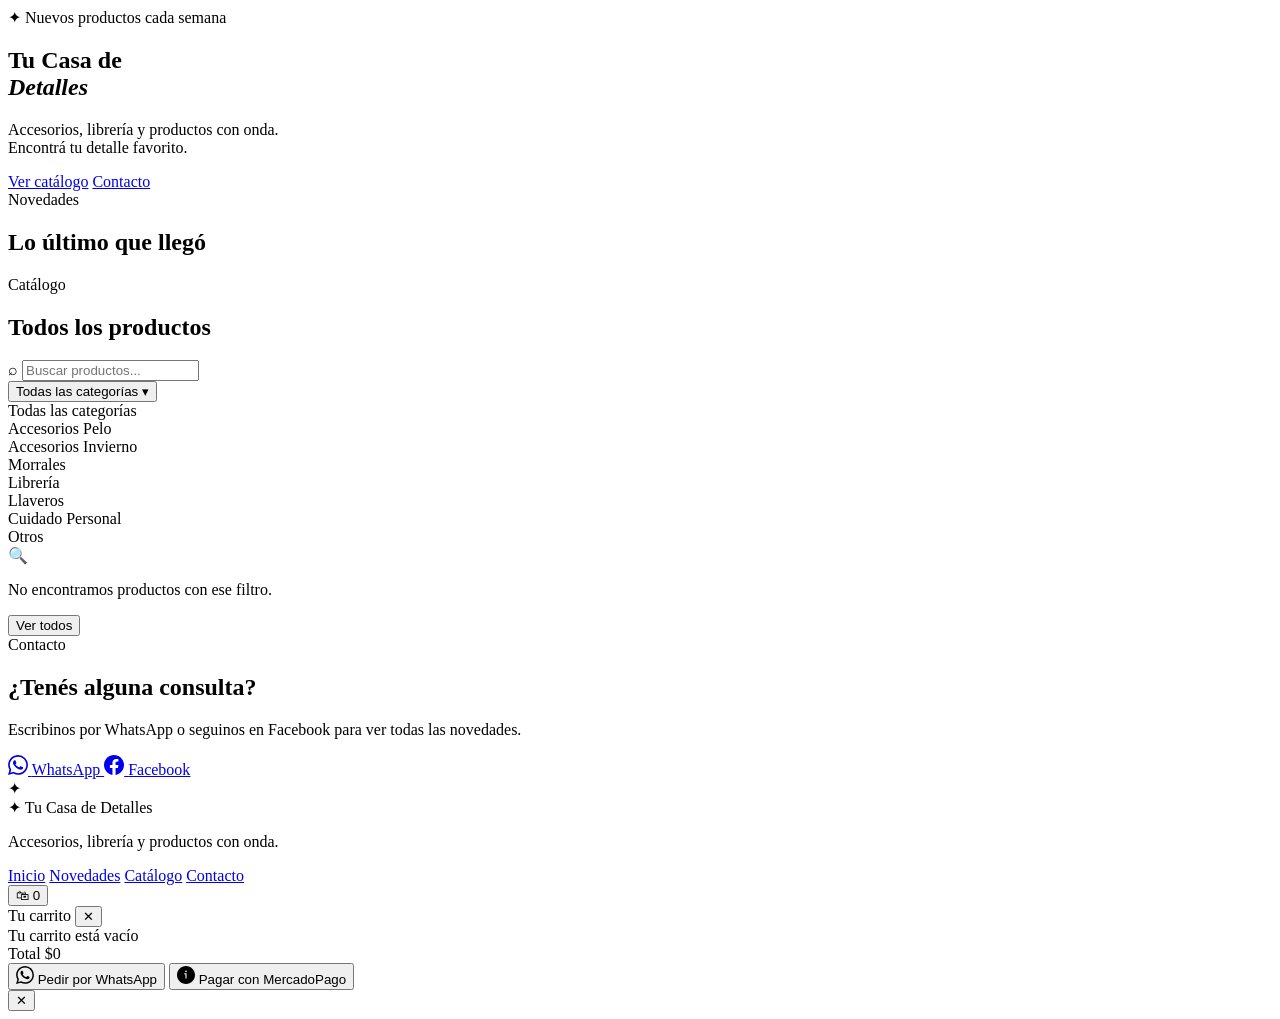
==== index.html @ de6d487c "Create index.html" ====
<!DOCTYPE html>
<html lang="es">
<head>
  <meta charset="UTF-8" />
  <meta name="viewport" content="width=device-width, initial-scale=1.0" />
  <title>Tu Casa de Detalles</title>
  <meta name="description" content="Accesorios, librería y productos con onda. Encontrá tu detalle favorito." />
  <link rel="preconnect" href="https://fonts.googleapis.com" />
  <link rel="preconnect" href="https://fonts.gstatic.com" crossorigin />
  <link href="https://fonts.googleapis.com/css2?family=Nunito:wght@400;600;700;800;900&family=Playfair+Display:ital,wght@0,700;1,700&display=swap" rel="stylesheet" />
  <link rel="stylesheet" href="style.css" />
</head>
<body class="theme-light">

  <!-- ═══════════════════════════════════════
       HEADER / NAV — generado por nav.js
  ═══════════════════════════════════════ -->
  <div id="nav-container"></div>

  <!-- ═══════════════════════════════════════
       HERO
  ═══════════════════════════════════════ -->
  <section class="hero" id="inicio">
    <div class="hero-bg">
      <div class="hero-blob blob-1"></div>
      <div class="hero-blob blob-2"></div>
      <div class="hero-blob blob-3"></div>
    </div>
    <div class="hero-content">
      <div class="hero-badge">✦ Nuevos productos cada semana</div>
      <h1 class="hero-title">
        Tu Casa de<br />
        <em>Detalles</em>
      </h1>
      <p class="hero-sub">Accesorios, librería y productos con onda.<br />Encontrá tu detalle favorito.</p>
      <div class="hero-actions">
        <a href="#catalogo" class="btn-hero-primary">Ver catálogo</a>
        <a href="#contacto" class="btn-hero-secondary">Contacto</a>
      </div>
    </div>
    <div class="hero-deco">
      <div class="deco-ring ring-1"></div>
      <div class="deco-ring ring-2"></div>
      <div class="deco-dot dot-1"></div>
      <div class="deco-dot dot-2"></div>
      <div class="deco-dot dot-3"></div>
    </div>
  </section>

  <!-- ═══════════════════════════════════════
       NOVEDADES
  ═══════════════════════════════════════ -->
  <section class="novedades-sec" id="novedades">
    <div class="container">
      <div class="sec-header">
        <span class="sec-tag">Novedades</span>
        <h2 class="sec-title">Lo último que llegó</h2>
      </div>
      <div class="novedades-grid" id="novedades-grid">
        <!-- cargado por script.js -->
        <div class="nov-skeleton"></div>
        <div class="nov-skeleton"></div>
        <div class="nov-skeleton"></div>
      </div>
    </div>
  </section>

  <!-- ═══════════════════════════════════════
       CATÁLOGO
  ═══════════════════════════════════════ -->
  <section class="catalogo-sec" id="catalogo">
    <div class="container">
      <div class="sec-header">
        <span class="sec-tag">Catálogo</span>
        <h2 class="sec-title">Todos los productos</h2>
      </div>

      <!-- Filtros -->
      <div class="filtros-wrap">
        <div class="filtro-search-wrap">
          <span class="filtro-search-icon">⌕</span>
          <input type="text" id="filtro-search" class="filtro-search" placeholder="Buscar productos..." />
        </div>
        <div class="filtro-cat-wrap" id="filtro-cat-wrap">
          <button class="filtro-cat-btn" id="filtro-cat-btn">
            <span id="filtro-cat-label">Todas las categorías</span>
            <span class="filtro-cat-arrow">▾</span>
          </button>
          <div class="filtro-cat-dropdown hidden" id="filtro-cat-dropdown">
            <div class="filtro-cat-item active" data-cat="">Todas las categorías</div>
            <div class="filtro-cat-item" data-cat="Accesorios Pelo">Accesorios Pelo</div>
            <div class="filtro-cat-item" data-cat="Accesorios Invierno">Accesorios Invierno</div>
            <div class="filtro-cat-item" data-cat="Morrales">Morrales</div>
            <div class="filtro-cat-item" data-cat="Libreria">Librería</div>
            <div class="filtro-cat-item" data-cat="Llaveros">Llaveros</div>
            <div class="filtro-cat-item" data-cat="Cuidado Personal">Cuidado Personal</div>
            <div class="filtro-cat-item" data-cat="Otros">Otros</div>
          </div>
        </div>
      </div>

      <!-- Grid productos -->
      <div class="productos-grid" id="productos-grid">
        <!-- cargado por script.js -->
      </div>

      <div id="productos-empty" class="productos-empty hidden">
        <span class="productos-empty-icon">🔍</span>
        <p>No encontramos productos con ese filtro.</p>
        <button class="btn-secondary" onclick="limpiarFiltros()">Ver todos</button>
      </div>
    </div>
  </section>

  <!-- ═══════════════════════════════════════
       CONTACTO
  ═══════════════════════════════════════ -->
  <section class="contacto-sec" id="contacto">
    <div class="container">
      <div class="contacto-card">
        <div class="contacto-info">
          <span class="sec-tag">Contacto</span>
          <h2 class="sec-title" style="color:var(--crema)">¿Tenés alguna consulta?</h2>
          <p class="contacto-sub">Escribinos por WhatsApp o seguinos en Facebook para ver todas las novedades.</p>
          <div class="contacto-btns">
            <a id="link-whatsapp" href="#" class="btn-whatsapp" target="_blank">
              <span class="btn-icon-svg">
                <svg width="20" height="20" viewBox="0 0 24 24" fill="currentColor">
                  <path d="M17.472 14.382c-.297-.149-1.758-.867-2.03-.967-.273-.099-.471-.148-.67.15-.197.297-.767.966-.94 1.164-.173.199-.347.223-.644.075-.297-.15-1.255-.463-2.39-1.475-.883-.788-1.48-1.761-1.653-2.059-.173-.297-.018-.458.13-.606.134-.133.298-.347.446-.52.149-.174.198-.298.298-.497.099-.198.05-.371-.025-.52-.075-.149-.669-1.612-.916-2.207-.242-.579-.487-.5-.669-.51-.173-.008-.371-.01-.57-.01-.198 0-.52.074-.792.372-.272.297-1.04 1.016-1.04 2.479 0 1.462 1.065 2.875 1.213 3.074.149.198 2.096 3.2 5.077 4.487.709.306 1.262.489 1.694.625.712.227 1.36.195 1.871.118.571-.085 1.758-.719 2.006-1.413.248-.694.248-1.289.173-1.413-.074-.124-.272-.198-.57-.347m-5.421 7.403h-.004a9.87 9.87 0 01-5.031-1.378l-.361-.214-3.741.982.998-3.648-.235-.374a9.86 9.86 0 01-1.51-5.26c.001-5.45 4.436-9.884 9.888-9.884 2.64 0 5.122 1.03 6.988 2.898a9.825 9.825 0 012.893 6.994c-.003 5.45-4.437 9.884-9.885 9.884m8.413-18.297A11.815 11.815 0 0012.05 0C5.495 0 .16 5.335.157 11.892c0 2.096.547 4.142 1.588 5.945L.057 24l6.305-1.654a11.882 11.882 0 005.683 1.448h.005c6.554 0 11.89-5.335 11.893-11.893a11.821 11.821 0 00-3.48-8.413z"/>
                </svg>
              </span>
              WhatsApp
            </a>
            <a id="link-facebook" href="#" class="btn-facebook" target="_blank">
              <span class="btn-icon-svg">
                <svg width="20" height="20" viewBox="0 0 24 24" fill="currentColor">
                  <path d="M24 12.073c0-6.627-5.373-12-12-12s-12 5.373-12 12c0 5.99 4.388 10.954 10.125 11.854v-8.385H7.078v-3.47h3.047V9.43c0-3.007 1.792-4.669 4.533-4.669 1.312 0 2.686.235 2.686.235v2.953H15.83c-1.491 0-1.956.925-1.956 1.874v2.25h3.328l-.532 3.47h-2.796v8.385C19.612 23.027 24 18.062 24 12.073z"/>
                </svg>
              </span>
              Facebook
            </a>
          </div>
        </div>
        <div class="contacto-deco">
          <div class="contacto-blob"></div>
          <span class="contacto-emoji">✦</span>
        </div>
      </div>
    </div>
  </section>

  <!-- ═══════════════════════════════════════
       FOOTER
  ═══════════════════════════════════════ -->
  <footer class="footer">
    <div class="container footer-inner">
      <div class="footer-logo">
        <span class="footer-logo-icon">✦</span>
        <span class="footer-logo-text">Tu Casa de Detalles</span>
      </div>
      <p class="footer-copy">Accesorios, librería y productos con onda.</p>
      <div class="footer-links">
        <a href="#inicio">Inicio</a>
        <a href="#novedades">Novedades</a>
        <a href="#catalogo">Catálogo</a>
        <a href="#contacto">Contacto</a>
      </div>
    </div>
  </footer>

  <!-- ═══════════════════════════════════════
       CARRITO FLOTANTE
  ═══════════════════════════════════════ -->
  <button class="carrito-flotante hidden" id="carrito-flotante">
    <span class="carrito-flotante-icon">🛍</span>
    <span class="carrito-flotante-count" id="carrito-flotante-count">0</span>
  </button>

  <!-- ═══════════════════════════════════════
       PANEL CARRITO (lateral)
  ═══════════════════════════════════════ -->
  <div class="carrito-overlay hidden" id="carrito-overlay"></div>
  <aside class="carrito-panel hidden" id="carrito-panel">
    <div class="carrito-header">
      <span class="carrito-title">Tu carrito</span>
      <button class="carrito-close" id="carrito-close">✕</button>
    </div>
    <div class="carrito-items" id="carrito-items">
      <div class="carrito-empty">Tu carrito está vacío</div>
    </div>
    <div class="carrito-footer">
      <div class="carrito-total-row">
        <span>Total</span>
        <span class="carrito-total" id="carrito-total">$0</span>
      </div>
      <button class="btn-checkout-wa" id="btn-checkout-wa">
        <svg width="18" height="18" viewBox="0 0 24 24" fill="currentColor" style="flex-shrink:0">
          <path d="M17.472 14.382c-.297-.149-1.758-.867-2.03-.967-.273-.099-.471-.148-.67.15-.197.297-.767.966-.94 1.164-.173.199-.347.223-.644.075-.297-.15-1.255-.463-2.39-1.475-.883-.788-1.48-1.761-1.653-2.059-.173-.297-.018-.458.13-.606.134-.133.298-.347.446-.52.149-.174.198-.298.298-.497.099-.198.05-.371-.025-.52-.075-.149-.669-1.612-.916-2.207-.242-.579-.487-.5-.669-.51-.173-.008-.371-.01-.57-.01-.198 0-.52.074-.792.372-.272.297-1.04 1.016-1.04 2.479 0 1.462 1.065 2.875 1.213 3.074.149.198 2.096 3.2 5.077 4.487.709.306 1.262.489 1.694.625.712.227 1.36.195 1.871.118.571-.085 1.758-.719 2.006-1.413.248-.694.248-1.289.173-1.413-.074-.124-.272-.198-.57-.347m-5.421 7.403h-.004a9.87 9.87 0 01-5.031-1.378l-.361-.214-3.741.982.998-3.648-.235-.374a9.86 9.86 0 01-1.51-5.26c.001-5.45 4.436-9.884 9.888-9.884 2.64 0 5.122 1.03 6.988 2.898a9.825 9.825 0 012.893 6.994c-.003 5.45-4.437 9.884-9.885 9.884m8.413-18.297A11.815 11.815 0 0012.05 0C5.495 0 .16 5.335.157 11.892c0 2.096.547 4.142 1.588 5.945L.057 24l6.305-1.654a11.882 11.882 0 005.683 1.448h.005c6.554 0 11.89-5.335 11.893-11.893a11.821 11.821 0 00-3.48-8.413z"/>
        </svg>
        Pedir por WhatsApp
      </button>
      <button class="btn-checkout-mp" id="btn-checkout-mp">
        <svg width="18" height="18" viewBox="0 0 24 24" fill="currentColor" style="flex-shrink:0">
          <path d="M12 0C5.373 0 0 5.373 0 12s5.373 12 12 12 12-5.373 12-12S18.627 0 12 0zm.75 16.5h-1.5v-5.25H9.75v-1.5h3v6.75zm-.75-8.25a1.125 1.125 0 110-2.25 1.125 1.125 0 010 2.25z"/>
        </svg>
        Pagar con MercadoPago
      </button>
    </div>
  </aside>

  <!-- ═══════════════════════════════════════
       MODAL PRODUCTO
  ═══════════════════════════════════════ -->
  <div class="modal-overlay hidden" id="modal-overlay">
    <div class="modal-producto" id="modal-producto">
      <button class="modal-close" id="modal-close">✕</button>
      <div class="modal-producto-inner" id="modal-producto-inner">
        <!-- cargado dinámicamente -->
      </div>
    </div>
  </div>

  <!-- TOAST -->
  <div id="toast" class="toast hidden"></div>

  <script src="nav.js"></script>
  <script src="script.js"></script>
</body>
</html>
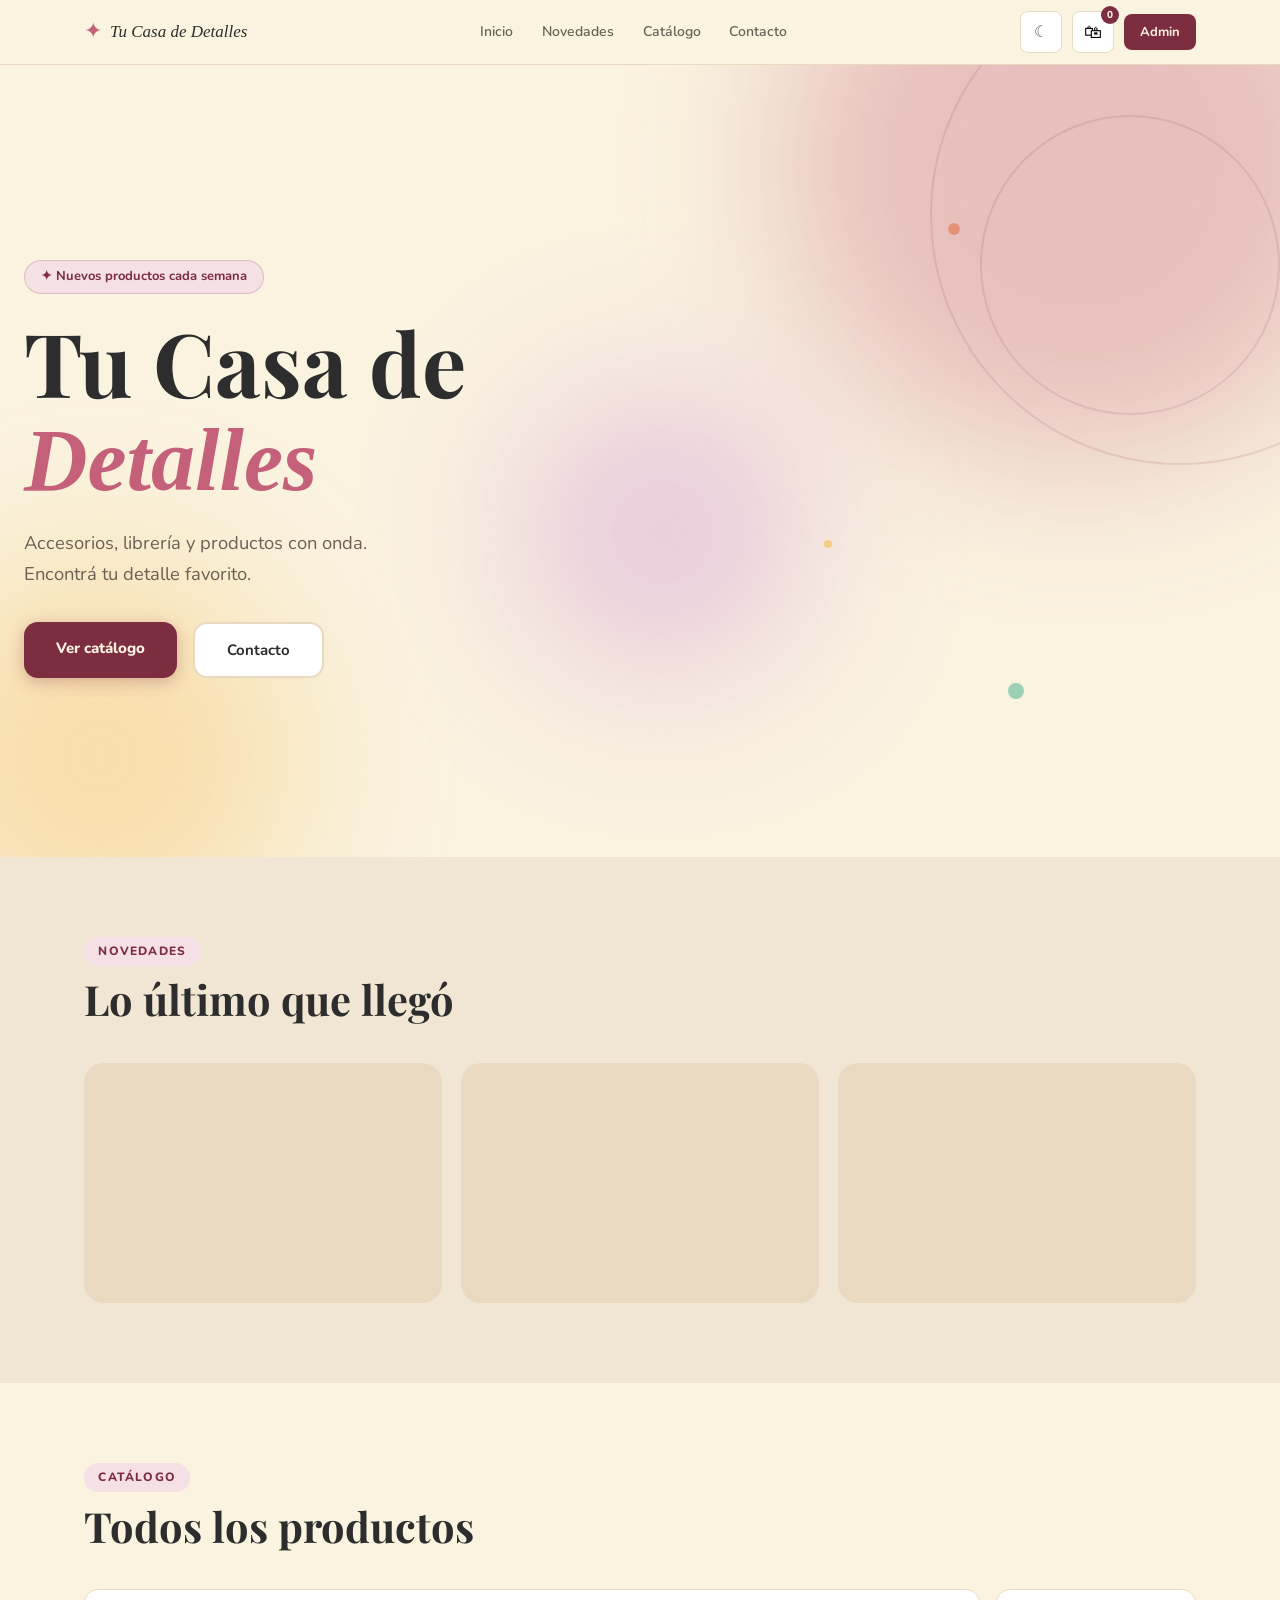
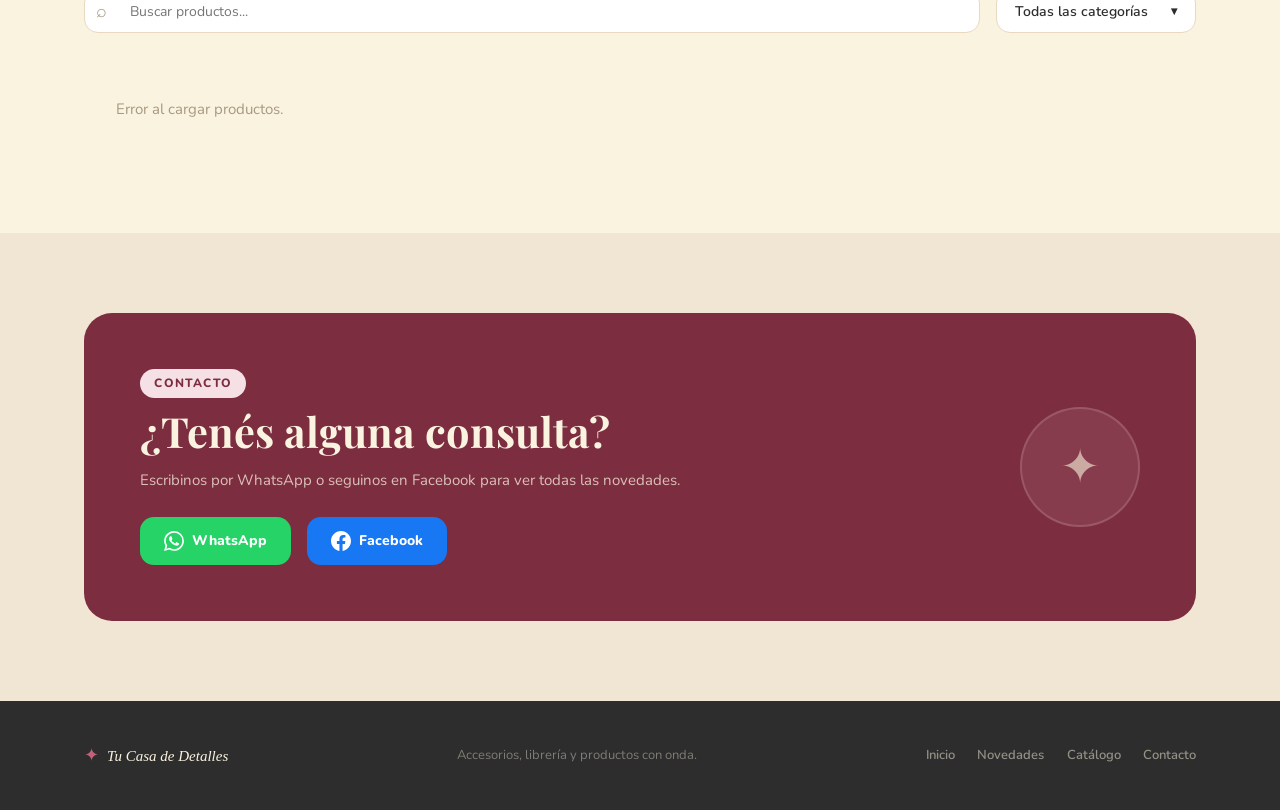
==== commit 3bbf0857: "Update index.html" ====
--- a/index.html
+++ b/index.html
@@ -3,8 +3,29 @@
 <head>
   <meta charset="UTF-8" />
   <meta name="viewport" content="width=device-width, initial-scale=1.0" />
-  <title>Tu Casa de Detalles</title>
-  <meta name="description" content="Accesorios, librería y productos con onda. Encontrá tu detalle favorito." />
+  <title>Tu Casa de Detalles — Accesorios y librería con onda</title>
+  <meta name="description" content="Accesorios de pelo, librería, llaveros, morrales y más. Pedí por WhatsApp o MercadoPago." />
+
+  <!-- Favicon -->
+  <link rel="icon" type="image/png" href="assets/logo.png" />
+  <link rel="apple-touch-icon" href="assets/logo.png" />
+
+  <!-- Open Graph — WhatsApp, Facebook, etc. -->
+  <meta property="og:type"        content="website" />
+  <meta property="og:url"         content="https://tucasadedetalles.github.io" />
+  <meta property="og:title"       content="Tu Casa de Detalles" />
+  <meta property="og:description" content="Accesorios, librería y productos con onda. Pedí por WhatsApp o MercadoPago." />
+  <meta property="og:image"       content="https://tucasadedetalles.github.io/assets/og-image.png" />
+  <meta property="og:image:width"  content="1200" />
+  <meta property="og:image:height" content="630" />
+  <meta property="og:locale"      content="es_AR" />
+
+  <!-- Twitter/X card -->
+  <meta name="twitter:card"        content="summary_large_image" />
+  <meta name="twitter:title"       content="Tu Casa de Detalles" />
+  <meta name="twitter:description" content="Accesorios, librería y productos con onda." />
+  <meta name="twitter:image"       content="https://tucasadedetalles.github.io/assets/og-image.png" />
+
   <link rel="preconnect" href="https://fonts.googleapis.com" />
   <link rel="preconnect" href="https://fonts.gstatic.com" crossorigin />
   <link href="https://fonts.googleapis.com/css2?family=Nunito:wght@400;600;700;800;900&family=Playfair+Display:ital,wght@0,700;1,700&display=swap" rel="stylesheet" />
--- a/style.css
+++ b/style.css
@@ -0,0 +1,1396 @@
+/* ═══════════════════════════════════════════════════════════
+   Tu Casa de Detalles — Tienda pública
+   Estilo: colorido, juvenil, crema + bordo + acentos vibrantes
+═══════════════════════════════════════════════════════════ */
+
+/* ── Variables ─────────────────────────────────────────── */
+:root {
+  --bordo:        #7D2D40;
+  --bordo-soft:   #C4607A;
+  --bordo-light:  #F5E0E5;
+  --crema:        #FAF3E0;
+  --crema-dark:   #F0E6D3;
+  --crema-deep:   #E8D9C0;
+
+  --coral:        #E67E5A;
+  --azul:         #5B8FD4;
+  --verde:        #3BAD8E;
+  --lila:         #C97CD4;
+  --amarillo:     #F5B84A;
+
+  --text-dark:    #2D2D2D;
+  --text-mid:     #6B6055;
+  --text-light:   #A89880;
+
+  --card-bg:      #FFFFFF;
+  --border:       #E8D9C0;
+
+  --font-main:    'Nunito', sans-serif;
+  --font-display: 'Playfair Display', serif;
+
+  --radius-sm:    8px;
+  --radius-md:    14px;
+  --radius-lg:    20px;
+  --radius-xl:    28px;
+
+  --shadow-sm:    0 2px 8px rgba(125,45,64,0.08);
+  --shadow-md:    0 8px 24px rgba(125,45,64,0.12);
+  --shadow-lg:    0 16px 48px rgba(125,45,64,0.16);
+
+  --transition:   0.22s ease;
+}
+
+/* ── Modo oscuro ───────────────────────────────────────── */
+.theme-dark {
+  --crema:        #1A1712;
+  --crema-dark:   #26231A;
+  --crema-deep:   #322F24;
+  --card-bg:      #26231A;
+  --border:       #3D3828;
+  --text-dark:    #F0E6D3;
+  --text-mid:     #A89880;
+  --text-light:   #6B6055;
+  --bordo-light:  #3D1E28;
+}
+
+/* ── Reset & base ──────────────────────────────────────── */
+*, *::before, *::after { box-sizing: border-box; margin: 0; padding: 0; }
+
+html { scroll-behavior: smooth; }
+
+body {
+  font-family: var(--font-main);
+  background: var(--crema);
+  color: var(--text-dark);
+  font-size: 15px;
+  line-height: 1.6;
+  transition: background var(--transition), color var(--transition);
+  overflow-x: hidden;
+}
+
+a { text-decoration: none; color: inherit; cursor: pointer; }
+button { cursor: pointer; font-family: var(--font-main); border: none; }
+img { display: block; max-width: 100%; }
+.hidden { display: none !important; }
+
+.container {
+  max-width: 1160px;
+  margin: 0 auto;
+  padding: 0 1.5rem;
+}
+
+/* ═══════════════════════════════════════════════════════════
+   HEADER / NAV
+═══════════════════════════════════════════════════════════ */
+.header {
+  position: sticky;
+  top: 0;
+  z-index: 100;
+  background: rgba(250, 243, 224, 0.92);
+  backdrop-filter: blur(12px);
+  -webkit-backdrop-filter: blur(12px);
+  border-bottom: 1px solid var(--border);
+  transition: background var(--transition);
+}
+
+.theme-dark .header {
+  background: rgba(26, 23, 18, 0.92);
+}
+
+.header-inner {
+  display: flex;
+  align-items: center;
+  justify-content: space-between;
+  height: 64px;
+  gap: 1rem;
+}
+
+.header-logo {
+  display: flex;
+  align-items: center;
+  gap: 8px;
+  text-decoration: none;
+}
+
+.header-logo-icon {
+  font-size: 22px;
+  color: var(--bordo-soft);
+}
+
+.header-logo-text {
+  font-family: var(--font-display);
+  font-size: 17px;
+  color: var(--text-dark);
+  font-style: italic;
+}
+
+.header-nav {
+  display: flex;
+  align-items: center;
+  gap: 1.8rem;
+}
+
+.header-nav a {
+  font-size: 14px;
+  font-weight: 600;
+  color: var(--text-mid);
+  transition: color var(--transition);
+  position: relative;
+}
+
+.header-nav a::after {
+  content: '';
+  position: absolute;
+  bottom: -3px;
+  left: 0; right: 0;
+  height: 2px;
+  background: var(--bordo-soft);
+  transform: scaleX(0);
+  transition: transform var(--transition);
+  border-radius: 2px;
+}
+
+.header-nav a:hover { color: var(--bordo); }
+.header-nav a:hover::after { transform: scaleX(1); }
+
+.header-actions {
+  display: flex;
+  align-items: center;
+  gap: 10px;
+}
+
+.btn-carrito-header {
+  position: relative;
+  background: var(--card-bg);
+  border: 1.5px solid var(--border);
+  border-radius: var(--radius-sm);
+  width: 42px; height: 42px;
+  display: flex;
+  align-items: center;
+  justify-content: center;
+  font-size: 18px;
+  transition: border-color var(--transition), transform var(--transition);
+}
+
+.btn-carrito-header:hover {
+  border-color: var(--bordo-soft);
+  transform: translateY(-1px);
+}
+
+.carrito-count-badge {
+  position: absolute;
+  top: -6px; right: -6px;
+  background: var(--bordo);
+  color: var(--crema);
+  font-size: 10px;
+  font-weight: 800;
+  width: 18px; height: 18px;
+  border-radius: 50%;
+  display: flex;
+  align-items: center;
+  justify-content: center;
+  transition: transform var(--transition);
+}
+
+.carrito-count-badge.bump { transform: scale(1.4); }
+
+.btn-theme-pub {
+  background: var(--card-bg);
+  border: 1.5px solid var(--border);
+  border-radius: var(--radius-sm);
+  width: 42px; height: 42px;
+  display: flex;
+  align-items: center;
+  justify-content: center;
+  font-size: 16px;
+  transition: border-color var(--transition);
+  color: var(--text-mid);
+}
+
+.btn-theme-pub:hover { border-color: var(--bordo-soft); }
+
+.btn-admin-header {
+  background: var(--bordo);
+  color: var(--crema) !important;
+  border-radius: var(--radius-sm);
+  padding: 0.45rem 1rem;
+  font-size: 13px;
+  font-weight: 700;
+  transition: background var(--transition);
+  white-space: nowrap;
+}
+
+.btn-admin-header:hover { background: var(--bordo-soft) !important; }
+.btn-admin-header::after { display: none !important; }
+
+.btn-menu-mobile {
+  display: none;
+  background: none;
+  border: none;
+  font-size: 22px;
+  color: var(--text-dark);
+  padding: 4px;
+}
+
+/* Mobile nav drawer */
+.mobile-nav {
+  display: none;
+  flex-direction: column;
+  gap: 0;
+  background: var(--card-bg);
+  border-bottom: 1px solid var(--border);
+  padding: 0.5rem 0;
+}
+
+.mobile-nav.open { display: flex; }
+
+.mobile-nav a {
+  padding: 0.8rem 1.5rem;
+  font-size: 15px;
+  font-weight: 600;
+  color: var(--text-mid);
+  border-bottom: 1px solid var(--border);
+  transition: background var(--transition);
+}
+
+.mobile-nav a:hover { background: var(--crema-dark); color: var(--bordo); }
+.mobile-nav a:last-child { border-bottom: none; }
+
+/* ═══════════════════════════════════════════════════════════
+   HERO
+═══════════════════════════════════════════════════════════ */
+.hero {
+  position: relative;
+  min-height: 88vh;
+  display: flex;
+  align-items: center;
+  overflow: hidden;
+  padding: 5rem 1.5rem 4rem;
+}
+
+.hero-bg {
+  position: absolute;
+  inset: 0;
+  pointer-events: none;
+}
+
+.hero-blob {
+  position: absolute;
+  border-radius: 50%;
+  filter: blur(80px);
+  opacity: 0.35;
+}
+
+.blob-1 {
+  width: 600px; height: 600px;
+  background: var(--bordo-soft);
+  top: -200px; right: -100px;
+  animation: blob-drift 12s ease-in-out infinite;
+}
+
+.blob-2 {
+  width: 400px; height: 400px;
+  background: var(--amarillo);
+  bottom: -100px; left: -100px;
+  animation: blob-drift 16s ease-in-out infinite reverse;
+}
+
+.blob-3 {
+  width: 300px; height: 300px;
+  background: var(--lila);
+  top: 40%; left: 40%;
+  animation: blob-drift 20s ease-in-out infinite 4s;
+}
+
+@keyframes blob-drift {
+  0%, 100% { transform: translate(0, 0) scale(1); }
+  33%       { transform: translate(30px, -20px) scale(1.05); }
+  66%       { transform: translate(-20px, 30px) scale(0.95); }
+}
+
+.hero-content {
+  position: relative;
+  z-index: 2;
+  max-width: 640px;
+}
+
+.hero-badge {
+  display: inline-flex;
+  align-items: center;
+  gap: 6px;
+  background: var(--bordo-light);
+  color: var(--bordo);
+  border: 1px solid rgba(125,45,64,0.2);
+  border-radius: 20px;
+  padding: 0.35rem 1rem;
+  font-size: 13px;
+  font-weight: 700;
+  margin-bottom: 1.4rem;
+  animation: fade-up 0.6s ease both;
+}
+
+.hero-title {
+  font-family: var(--font-display);
+  font-size: clamp(3rem, 8vw, 5.5rem);
+  line-height: 1.05;
+  color: var(--text-dark);
+  margin-bottom: 1.2rem;
+  animation: fade-up 0.6s ease 0.1s both;
+}
+
+.hero-title em {
+  color: var(--bordo-soft);
+  font-style: italic;
+}
+
+.hero-sub {
+  font-size: clamp(1rem, 2vw, 1.15rem);
+  color: var(--text-mid);
+  margin-bottom: 2rem;
+  line-height: 1.7;
+  animation: fade-up 0.6s ease 0.2s both;
+}
+
+.hero-actions {
+  display: flex;
+  gap: 1rem;
+  flex-wrap: wrap;
+  animation: fade-up 0.6s ease 0.3s both;
+}
+
+.btn-hero-primary {
+  background: var(--bordo);
+  color: var(--crema);
+  border-radius: var(--radius-md);
+  padding: 0.9rem 2rem;
+  font-size: 15px;
+  font-weight: 800;
+  transition: background var(--transition), transform var(--transition), box-shadow var(--transition);
+  box-shadow: 0 4px 16px rgba(125,45,64,0.3);
+}
+
+.btn-hero-primary:hover {
+  background: var(--bordo-soft);
+  transform: translateY(-2px);
+  box-shadow: 0 8px 24px rgba(125,45,64,0.4);
+}
+
+.btn-hero-secondary {
+  background: var(--card-bg);
+  color: var(--text-dark);
+  border: 2px solid var(--border);
+  border-radius: var(--radius-md);
+  padding: 0.9rem 2rem;
+  font-size: 15px;
+  font-weight: 700;
+  transition: border-color var(--transition), transform var(--transition);
+}
+
+.btn-hero-secondary:hover {
+  border-color: var(--bordo-soft);
+  transform: translateY(-2px);
+}
+
+.hero-deco {
+  position: absolute;
+  inset: 0;
+  pointer-events: none;
+  z-index: 1;
+}
+
+.deco-ring {
+  position: absolute;
+  border-radius: 50%;
+  border: 2px solid rgba(125,45,64,0.12);
+}
+
+.ring-1 { width: 500px; height: 500px; top: -100px; right: -150px; }
+.ring-2 { width: 300px; height: 300px; top: 50px; right: 0px; }
+
+.deco-dot {
+  position: absolute;
+  border-radius: 50%;
+}
+
+.dot-1 { width: 12px; height: 12px; background: var(--coral); top: 20%; right: 25%; opacity: 0.7; animation: float 4s ease-in-out infinite; }
+.dot-2 { width: 8px;  height: 8px;  background: var(--amarillo); top: 60%; right: 35%; opacity: 0.6; animation: float 5s ease-in-out infinite 1s; }
+.dot-3 { width: 16px; height: 16px; background: var(--verde); bottom: 20%; right: 20%; opacity: 0.5; animation: float 6s ease-in-out infinite 2s; }
+
+@keyframes float {
+  0%, 100% { transform: translateY(0); }
+  50%       { transform: translateY(-12px); }
+}
+
+@keyframes fade-up {
+  from { opacity: 0; transform: translateY(20px); }
+  to   { opacity: 1; transform: translateY(0); }
+}
+
+/* ═══════════════════════════════════════════════════════════
+   SECCIONES GENÉRICAS
+═══════════════════════════════════════════════════════════ */
+.sec-header {
+  margin-bottom: 2.5rem;
+}
+
+.sec-tag {
+  display: inline-block;
+  background: var(--bordo-light);
+  color: var(--bordo);
+  font-size: 12px;
+  font-weight: 800;
+  text-transform: uppercase;
+  letter-spacing: 0.1em;
+  padding: 0.3rem 0.9rem;
+  border-radius: 20px;
+  margin-bottom: 0.6rem;
+}
+
+.sec-title {
+  font-family: var(--font-display);
+  font-size: clamp(1.8rem, 4vw, 2.6rem);
+  color: var(--text-dark);
+  line-height: 1.15;
+}
+
+/* ═══════════════════════════════════════════════════════════
+   NOVEDADES
+═══════════════════════════════════════════════════════════ */
+.novedades-sec {
+  padding: 5rem 0;
+  background: var(--crema-dark);
+}
+
+.novedades-grid {
+  display: grid;
+  grid-template-columns: repeat(auto-fill, minmax(280px, 1fr));
+  gap: 1.2rem;
+}
+
+.nov-card {
+  border-radius: var(--radius-lg);
+  overflow: hidden;
+  background: var(--card-bg);
+  box-shadow: var(--shadow-sm);
+  transition: transform var(--transition), box-shadow var(--transition);
+  cursor: pointer;
+}
+
+.nov-card:hover {
+  transform: translateY(-4px);
+  box-shadow: var(--shadow-md);
+}
+
+.nov-card-img {
+  width: 100%;
+  height: 180px;
+  object-fit: cover;
+  background: var(--crema-deep);
+  display: flex;
+  align-items: center;
+  justify-content: center;
+  font-size: 40px;
+}
+
+.nov-card-img img {
+  width: 100%;
+  height: 100%;
+  object-fit: cover;
+}
+
+.nov-card-body {
+  padding: 1.1rem 1.2rem;
+}
+
+.nov-card-titulo {
+  font-size: 15px;
+  font-weight: 800;
+  color: var(--text-dark);
+  margin-bottom: 4px;
+}
+
+.nov-card-desc {
+  font-size: 13px;
+  color: var(--text-mid);
+  line-height: 1.5;
+}
+
+.nov-skeleton {
+  height: 240px;
+  border-radius: var(--radius-lg);
+  background: linear-gradient(90deg, var(--crema-deep) 25%, var(--border) 50%, var(--crema-deep) 75%);
+  background-size: 200% 100%;
+  animation: shimmer 1.5s infinite;
+}
+
+@keyframes shimmer {
+  0%   { background-position: 200% 0; }
+  100% { background-position: -200% 0; }
+}
+
+/* ═══════════════════════════════════════════════════════════
+   CATÁLOGO
+═══════════════════════════════════════════════════════════ */
+.catalogo-sec {
+  padding: 5rem 0;
+}
+
+/* ── Filtros ──────────────────────────────────────────── */
+.filtros-wrap {
+  display: flex;
+  gap: 1rem;
+  margin-bottom: 2rem;
+  flex-wrap: wrap;
+  align-items: center;
+}
+
+.filtro-search-wrap {
+  position: relative;
+  flex: 1;
+  min-width: 200px;
+}
+
+.filtro-search-icon {
+  position: absolute;
+  left: 12px;
+  top: 50%;
+  transform: translateY(-50%);
+  font-size: 18px;
+  color: var(--text-light);
+  pointer-events: none;
+}
+
+.filtro-search {
+  width: 100%;
+  background: var(--card-bg);
+  border: 1.5px solid var(--border);
+  border-radius: var(--radius-md);
+  padding: 0.7rem 1rem 0.7rem 2.8rem;
+  font-size: 14px;
+  font-family: var(--font-main);
+  color: var(--text-dark);
+  transition: border-color var(--transition);
+}
+
+.filtro-search:focus {
+  outline: none;
+  border-color: var(--bordo-soft);
+}
+
+.filtro-cat-wrap {
+  position: relative;
+}
+
+.filtro-cat-btn {
+  display: flex;
+  align-items: center;
+  gap: 8px;
+  background: var(--card-bg);
+  border: 1.5px solid var(--border);
+  border-radius: var(--radius-md);
+  padding: 0.7rem 1.1rem;
+  font-size: 14px;
+  font-family: var(--font-main);
+  font-weight: 600;
+  color: var(--text-dark);
+  white-space: nowrap;
+  transition: border-color var(--transition);
+  min-width: 200px;
+  justify-content: space-between;
+}
+
+.filtro-cat-btn:hover { border-color: var(--bordo-soft); }
+.filtro-cat-btn.open  { border-color: var(--bordo-soft); border-bottom-left-radius: 0; border-bottom-right-radius: 0; }
+
+.filtro-cat-arrow { font-size: 12px; transition: transform var(--transition); }
+.filtro-cat-btn.open .filtro-cat-arrow { transform: rotate(180deg); }
+
+.filtro-cat-dropdown {
+  position: absolute;
+  top: 100%;
+  left: 0; right: 0;
+  background: var(--card-bg);
+  border: 1.5px solid var(--bordo-soft);
+  border-top: none;
+  border-bottom-left-radius: var(--radius-md);
+  border-bottom-right-radius: var(--radius-md);
+  z-index: 50;
+  overflow: hidden;
+  box-shadow: var(--shadow-md);
+}
+
+.filtro-cat-item {
+  padding: 0.65rem 1.1rem;
+  font-size: 14px;
+  font-weight: 600;
+  color: var(--text-mid);
+  cursor: pointer;
+  transition: background var(--transition), color var(--transition);
+  border-bottom: 1px solid var(--border);
+}
+
+.filtro-cat-item:last-child { border-bottom: none; }
+.filtro-cat-item:hover { background: var(--crema-dark); color: var(--bordo); }
+.filtro-cat-item.active { color: var(--bordo); background: var(--bordo-light); }
+
+/* ── Grid productos ────────────────────────────────────── */
+.productos-grid {
+  display: grid;
+  grid-template-columns: repeat(auto-fill, minmax(230px, 1fr));
+  gap: 1.2rem;
+}
+
+.prod-card {
+  background: var(--card-bg);
+  border-radius: var(--radius-lg);
+  overflow: hidden;
+  box-shadow: var(--shadow-sm);
+  transition: transform var(--transition), box-shadow var(--transition);
+  cursor: pointer;
+  border: 1.5px solid var(--border);
+}
+
+.prod-card:hover {
+  transform: translateY(-5px);
+  box-shadow: var(--shadow-md);
+  border-color: var(--bordo-light);
+}
+
+.prod-card-img {
+  width: 100%;
+  height: 200px;
+  background: var(--crema-deep);
+  display: flex;
+  align-items: center;
+  justify-content: center;
+  font-size: 44px;
+  overflow: hidden;
+  position: relative;
+}
+
+.prod-card-img img {
+  width: 100%;
+  height: 100%;
+  object-fit: cover;
+  transition: transform 0.4s ease;
+}
+
+.prod-card:hover .prod-card-img img { transform: scale(1.06); }
+
+.prod-card-destacado {
+  position: absolute;
+  top: 10px; left: 10px;
+  background: var(--amarillo);
+  color: #2D2D2D;
+  font-size: 10px;
+  font-weight: 800;
+  padding: 3px 8px;
+  border-radius: 20px;
+  text-transform: uppercase;
+  letter-spacing: 0.06em;
+}
+
+.prod-card-body {
+  padding: 1rem 1.1rem 1.2rem;
+}
+
+.prod-card-cat {
+  display: inline-block;
+  font-size: 10px;
+  font-weight: 800;
+  text-transform: uppercase;
+  letter-spacing: 0.08em;
+  padding: 2px 8px;
+  border-radius: 20px;
+  margin-bottom: 6px;
+}
+
+.cat-ACP { background: rgba(125,45,64,0.1);  color: var(--bordo); }
+.cat-ACI { background: rgba(91,143,212,0.12); color: var(--azul); }
+.cat-MOR { background: rgba(59,173,142,0.12); color: var(--verde); }
+.cat-LIB { background: rgba(201,124,212,0.12);color: var(--lila); }
+.cat-LLA { background: rgba(245,184,74,0.15); color: #8B6800; }
+.cat-CUI { background: rgba(230,126,90,0.12); color: var(--coral); }
+.cat-OTR { background: rgba(107,96,85,0.1);   color: var(--text-mid); }
+
+.prod-card-nombre {
+  font-size: 15px;
+  font-weight: 800;
+  color: var(--text-dark);
+  margin-bottom: 3px;
+  line-height: 1.3;
+}
+
+.prod-card-variante {
+  font-size: 12px;
+  color: var(--text-light);
+  margin-bottom: 10px;
+}
+
+.prod-card-footer-row {
+  display: flex;
+  align-items: center;
+  justify-content: space-between;
+}
+
+.prod-card-precio {
+  font-size: 17px;
+  font-weight: 900;
+  color: var(--bordo);
+}
+
+.btn-add-card {
+  background: var(--bordo);
+  color: var(--crema);
+  border-radius: var(--radius-sm);
+  width: 32px; height: 32px;
+  display: flex;
+  align-items: center;
+  justify-content: center;
+  font-size: 18px;
+  font-weight: 700;
+  transition: background var(--transition), transform var(--transition);
+  flex-shrink: 0;
+}
+
+.btn-add-card:hover {
+  background: var(--bordo-soft);
+  transform: scale(1.1);
+}
+
+.productos-empty {
+  text-align: center;
+  padding: 4rem 1rem;
+  color: var(--text-mid);
+  grid-column: 1 / -1;
+}
+
+.productos-empty-icon { font-size: 40px; display: block; margin-bottom: 1rem; }
+
+.btn-secondary {
+  background: var(--card-bg);
+  color: var(--text-dark);
+  border: 1.5px solid var(--border);
+  border-radius: var(--radius-sm);
+  padding: 0.6rem 1.4rem;
+  font-size: 14px;
+  font-weight: 700;
+  transition: border-color var(--transition);
+  margin-top: 1rem;
+}
+
+.btn-secondary:hover { border-color: var(--bordo-soft); }
+
+/* ═══════════════════════════════════════════════════════════
+   MODAL PRODUCTO
+═══════════════════════════════════════════════════════════ */
+.modal-overlay {
+  position: fixed;
+  inset: 0;
+  background: rgba(26, 23, 18, 0.7);
+  z-index: 200;
+  display: flex;
+  align-items: center;
+  justify-content: center;
+  padding: 1rem;
+  backdrop-filter: blur(4px);
+  animation: fade-in 0.2s ease;
+}
+
+@keyframes fade-in {
+  from { opacity: 0; }
+  to   { opacity: 1; }
+}
+
+.modal-producto {
+  background: var(--card-bg);
+  border-radius: var(--radius-xl);
+  width: 100%;
+  max-width: 680px;
+  max-height: 90vh;
+  overflow-y: auto;
+  position: relative;
+  animation: modal-up 0.25s ease;
+}
+
+@keyframes modal-up {
+  from { opacity: 0; transform: translateY(24px) scale(0.97); }
+  to   { opacity: 1; transform: translateY(0) scale(1); }
+}
+
+.modal-close {
+  position: absolute;
+  top: 1rem; right: 1rem;
+  background: var(--crema-dark);
+  border: none;
+  border-radius: 50%;
+  width: 34px; height: 34px;
+  display: flex;
+  align-items: center;
+  justify-content: center;
+  font-size: 16px;
+  color: var(--text-mid);
+  z-index: 2;
+  transition: background var(--transition);
+}
+
+.modal-close:hover { background: var(--border); color: var(--text-dark); }
+
+.modal-prod-img {
+  width: 100%;
+  height: 320px;
+  object-fit: cover;
+  background: var(--crema-deep);
+  border-radius: var(--radius-xl) var(--radius-xl) 0 0;
+  display: flex;
+  align-items: center;
+  justify-content: center;
+  font-size: 60px;
+  overflow: hidden;
+}
+
+.modal-prod-img img {
+  width: 100%;
+  height: 100%;
+  object-fit: cover;
+  border-radius: var(--radius-xl) var(--radius-xl) 0 0;
+}
+
+.modal-prod-body {
+  padding: 1.6rem 1.8rem 2rem;
+}
+
+.modal-prod-cat {
+  font-size: 11px;
+  font-weight: 800;
+  text-transform: uppercase;
+  letter-spacing: 0.1em;
+  color: var(--bordo-soft);
+  margin-bottom: 0.5rem;
+}
+
+.modal-prod-nombre {
+  font-family: var(--font-display);
+  font-size: 1.9rem;
+  color: var(--text-dark);
+  margin-bottom: 0.3rem;
+  line-height: 1.15;
+}
+
+.modal-prod-variante {
+  font-size: 14px;
+  color: var(--text-light);
+  margin-bottom: 1rem;
+}
+
+.modal-prod-desc {
+  font-size: 14px;
+  color: var(--text-mid);
+  line-height: 1.7;
+  margin-bottom: 1.4rem;
+}
+
+.modal-prod-precio {
+  font-size: 2rem;
+  font-weight: 900;
+  color: var(--bordo);
+  margin-bottom: 1.6rem;
+}
+
+.modal-prod-actions {
+  display: flex;
+  flex-direction: column;
+  gap: 0.8rem;
+}
+
+.btn-agregar-carrito {
+  background: var(--bordo);
+  color: var(--crema);
+  border-radius: var(--radius-md);
+  padding: 1rem 1.5rem;
+  font-size: 15px;
+  font-weight: 800;
+  transition: background var(--transition), transform var(--transition);
+  display: flex;
+  align-items: center;
+  justify-content: center;
+  gap: 8px;
+}
+
+.btn-agregar-carrito:hover {
+  background: var(--bordo-soft);
+  transform: translateY(-1px);
+}
+
+.modal-prod-checkout {
+  display: grid;
+  grid-template-columns: 1fr 1fr;
+  gap: 0.7rem;
+}
+
+.btn-modal-wa {
+  background: #25D366;
+  color: #fff;
+  border-radius: var(--radius-sm);
+  padding: 0.75rem;
+  font-size: 13px;
+  font-weight: 700;
+  display: flex;
+  align-items: center;
+  justify-content: center;
+  gap: 6px;
+  transition: background var(--transition);
+}
+
+.btn-modal-wa:hover { background: #1ebe5b; }
+
+.btn-modal-mp {
+  background: #009EE3;
+  color: #fff;
+  border-radius: var(--radius-sm);
+  padding: 0.75rem;
+  font-size: 13px;
+  font-weight: 700;
+  display: flex;
+  align-items: center;
+  justify-content: center;
+  gap: 6px;
+  transition: background var(--transition);
+}
+
+.btn-modal-mp:hover { background: #0087c5; }
+
+/* ═══════════════════════════════════════════════════════════
+   CARRITO PANEL
+═══════════════════════════════════════════════════════════ */
+.carrito-overlay {
+  position: fixed;
+  inset: 0;
+  background: rgba(26,23,18,0.5);
+  z-index: 150;
+  backdrop-filter: blur(2px);
+  animation: fade-in 0.2s ease;
+}
+
+.carrito-panel {
+  position: fixed;
+  top: 0; right: 0; bottom: 0;
+  width: 100%;
+  max-width: 400px;
+  background: var(--card-bg);
+  z-index: 160;
+  display: flex;
+  flex-direction: column;
+  border-left: 1px solid var(--border);
+  animation: slide-left 0.28s ease;
+  box-shadow: var(--shadow-lg);
+}
+
+@keyframes slide-left {
+  from { transform: translateX(100%); }
+  to   { transform: translateX(0); }
+}
+
+.carrito-header {
+  display: flex;
+  align-items: center;
+  justify-content: space-between;
+  padding: 1.2rem 1.4rem;
+  border-bottom: 1px solid var(--border);
+  flex-shrink: 0;
+}
+
+.carrito-title {
+  font-size: 16px;
+  font-weight: 800;
+  color: var(--text-dark);
+}
+
+.carrito-close {
+  background: var(--crema-dark);
+  border: none;
+  border-radius: 50%;
+  width: 30px; height: 30px;
+  display: flex;
+  align-items: center;
+  justify-content: center;
+  color: var(--text-mid);
+  font-size: 14px;
+  transition: background var(--transition);
+}
+
+.carrito-close:hover { background: var(--border); }
+
+.carrito-items {
+  flex: 1;
+  overflow-y: auto;
+  padding: 1rem;
+}
+
+.carrito-empty {
+  text-align: center;
+  padding: 3rem 1rem;
+  color: var(--text-light);
+  font-size: 14px;
+}
+
+.carrito-item {
+  display: flex;
+  gap: 10px;
+  align-items: center;
+  padding: 0.8rem 0;
+  border-bottom: 1px solid var(--border);
+}
+
+.carrito-item:last-child { border-bottom: none; }
+
+.carrito-item-img {
+  width: 52px; height: 52px;
+  border-radius: var(--radius-sm);
+  object-fit: cover;
+  background: var(--crema-deep);
+  flex-shrink: 0;
+  display: flex;
+  align-items: center;
+  justify-content: center;
+  font-size: 20px;
+  overflow: hidden;
+}
+
+.carrito-item-img img {
+  width: 100%;
+  height: 100%;
+  object-fit: cover;
+}
+
+.carrito-item-info { flex: 1; min-width: 0; }
+
+.carrito-item-nombre {
+  font-size: 13px;
+  font-weight: 700;
+  color: var(--text-dark);
+  white-space: nowrap;
+  overflow: hidden;
+  text-overflow: ellipsis;
+}
+
+.carrito-item-variante {
+  font-size: 11px;
+  color: var(--text-light);
+  margin-bottom: 2px;
+}
+
+.carrito-item-precio {
+  font-size: 13px;
+  font-weight: 800;
+  color: var(--bordo);
+}
+
+.carrito-item-remove {
+  background: none;
+  border: none;
+  color: var(--text-light);
+  font-size: 16px;
+  padding: 4px;
+  transition: color var(--transition);
+  flex-shrink: 0;
+}
+
+.carrito-item-remove:hover { color: var(--coral); }
+
+.carrito-footer {
+  padding: 1.2rem 1.4rem;
+  border-top: 1px solid var(--border);
+  display: flex;
+  flex-direction: column;
+  gap: 0.8rem;
+  flex-shrink: 0;
+}
+
+.carrito-total-row {
+  display: flex;
+  justify-content: space-between;
+  align-items: center;
+  font-size: 15px;
+  font-weight: 700;
+  color: var(--text-dark);
+}
+
+.carrito-total {
+  font-size: 22px;
+  font-weight: 900;
+  color: var(--bordo);
+}
+
+.btn-checkout-wa {
+  background: #25D366;
+  color: #fff;
+  border: none;
+  border-radius: var(--radius-sm);
+  padding: 0.9rem;
+  font-size: 14px;
+  font-weight: 800;
+  font-family: var(--font-main);
+  display: flex;
+  align-items: center;
+  justify-content: center;
+  gap: 8px;
+  transition: background var(--transition);
+}
+
+.btn-checkout-wa:hover { background: #1ebe5b; }
+
+.btn-checkout-mp {
+  background: #009EE3;
+  color: #fff;
+  border: none;
+  border-radius: var(--radius-sm);
+  padding: 0.9rem;
+  font-size: 14px;
+  font-weight: 800;
+  font-family: var(--font-main);
+  display: flex;
+  align-items: center;
+  justify-content: center;
+  gap: 8px;
+  transition: background var(--transition);
+}
+
+.btn-checkout-mp:hover { background: #0087c5; }
+
+/* Flotante */
+.carrito-flotante {
+  position: fixed;
+  bottom: 1.5rem;
+  right: 1.5rem;
+  z-index: 140;
+  background: var(--bordo);
+  color: var(--crema);
+  border: none;
+  border-radius: 50px;
+  padding: 0.8rem 1.3rem;
+  font-size: 20px;
+  display: flex;
+  align-items: center;
+  gap: 8px;
+  box-shadow: 0 6px 20px rgba(125,45,64,0.4);
+  transition: transform var(--transition), background var(--transition);
+  animation: pop-in 0.3s cubic-bezier(0.175, 0.885, 0.32, 1.275) both;
+}
+
+.carrito-flotante:hover {
+  background: var(--bordo-soft);
+  transform: translateY(-2px);
+}
+
+.carrito-flotante-count {
+  background: var(--amarillo);
+  color: #2D2D2D;
+  font-size: 12px;
+  font-weight: 900;
+  padding: 1px 7px;
+  border-radius: 20px;
+  min-width: 22px;
+  text-align: center;
+}
+
+@keyframes pop-in {
+  from { opacity: 0; transform: scale(0.5) translateY(20px); }
+  to   { opacity: 1; transform: scale(1) translateY(0); }
+}
+
+/* ═══════════════════════════════════════════════════════════
+   CONTACTO
+═══════════════════════════════════════════════════════════ */
+.contacto-sec {
+  padding: 5rem 0;
+  background: var(--crema-dark);
+}
+
+.contacto-card {
+  background: var(--bordo);
+  border-radius: var(--radius-xl);
+  padding: 3.5rem;
+  display: grid;
+  grid-template-columns: 1fr auto;
+  gap: 2rem;
+  align-items: center;
+  overflow: hidden;
+  position: relative;
+}
+
+.contacto-sub {
+  color: rgba(250,243,224,0.75);
+  font-size: 15px;
+  margin: 0.8rem 0 1.6rem;
+  line-height: 1.6;
+}
+
+.contacto-btns {
+  display: flex;
+  gap: 1rem;
+  flex-wrap: wrap;
+}
+
+.btn-whatsapp {
+  background: #25D366;
+  color: #fff;
+  border-radius: var(--radius-md);
+  padding: 0.8rem 1.5rem;
+  font-size: 14px;
+  font-weight: 800;
+  display: flex;
+  align-items: center;
+  gap: 8px;
+  transition: background var(--transition), transform var(--transition);
+}
+
+.btn-whatsapp:hover { background: #1ebe5b; transform: translateY(-2px); }
+
+.btn-facebook {
+  background: #1877F2;
+  color: #fff;
+  border-radius: var(--radius-md);
+  padding: 0.8rem 1.5rem;
+  font-size: 14px;
+  font-weight: 800;
+  display: flex;
+  align-items: center;
+  gap: 8px;
+  transition: background var(--transition), transform var(--transition);
+}
+
+.btn-facebook:hover { background: #1465d8; transform: translateY(-2px); }
+
+.btn-icon-svg { display: flex; align-items: center; flex-shrink: 0; }
+
+.contacto-deco {
+  position: relative;
+  width: 120px;
+  height: 120px;
+  flex-shrink: 0;
+}
+
+.contacto-blob {
+  position: absolute;
+  inset: 0;
+  border-radius: 50%;
+  background: rgba(250,243,224,0.08);
+  border: 2px solid rgba(250,243,224,0.15);
+}
+
+.contacto-emoji {
+  position: absolute;
+  inset: 0;
+  display: flex;
+  align-items: center;
+  justify-content: center;
+  font-size: 48px;
+  color: rgba(250,243,224,0.6);
+}
+
+/* ═══════════════════════════════════════════════════════════
+   FOOTER
+═══════════════════════════════════════════════════════════ */
+.footer {
+  background: var(--text-dark);
+  padding: 2.5rem 0;
+}
+
+.footer-inner {
+  display: flex;
+  align-items: center;
+  justify-content: space-between;
+  flex-wrap: wrap;
+  gap: 1rem;
+}
+
+.footer-logo {
+  display: flex;
+  align-items: center;
+  gap: 8px;
+}
+
+.footer-logo-icon { font-size: 18px; color: var(--bordo-soft); }
+
+.footer-logo-text {
+  font-family: var(--font-display);
+  font-size: 15px;
+  color: var(--crema);
+  font-style: italic;
+}
+
+.footer-copy {
+  font-size: 13px;
+  color: rgba(250,243,224,0.4);
+}
+
+.footer-links {
+  display: flex;
+  gap: 1.4rem;
+  flex-wrap: wrap;
+}
+
+.footer-links a {
+  font-size: 13px;
+  font-weight: 600;
+  color: rgba(250,243,224,0.5);
+  transition: color var(--transition);
+}
+
+.footer-links a:hover { color: var(--bordo-soft); }
+
+/* ═══════════════════════════════════════════════════════════
+   TOAST
+═══════════════════════════════════════════════════════════ */
+.toast {
+  position: fixed;
+  bottom: 5rem;
+  left: 50%;
+  transform: translateX(-50%);
+  background: var(--text-dark);
+  color: var(--crema);
+  border-radius: var(--radius-md);
+  padding: 0.8rem 1.5rem;
+  font-size: 14px;
+  font-weight: 700;
+  z-index: 999;
+  box-shadow: var(--shadow-lg);
+  white-space: nowrap;
+  animation: toast-in 0.25s ease;
+}
+
+.toast.success { border-bottom: 3px solid var(--verde); }
+.toast.error   { border-bottom: 3px solid var(--coral); }
+
+@keyframes toast-in {
+  from { opacity: 0; transform: translateX(-50%) translateY(12px); }
+  to   { opacity: 1; transform: translateX(-50%) translateY(0); }
+}
+
+/* ═══════════════════════════════════════════════════════════
+   RESPONSIVE
+═══════════════════════════════════════════════════════════ */
+@media (max-width: 768px) {
+  .header-nav { display: none; }
+  .btn-menu-mobile { display: flex; }
+  .hero { min-height: 70vh; padding: 4rem 1.5rem 3rem; }
+  .hero-deco { display: none; }
+  .blob-1 { width: 300px; height: 300px; }
+  .blob-2, .blob-3 { display: none; }
+  .contacto-card { grid-template-columns: 1fr; padding: 2rem 1.5rem; }
+  .contacto-deco { display: none; }
+  .filtros-wrap { flex-direction: column; }
+  .filtro-search-wrap, .filtro-cat-wrap, .filtro-cat-btn { width: 100%; }
+  .modal-prod-checkout { grid-template-columns: 1fr; }
+  .footer-inner { flex-direction: column; text-align: center; }
+  .carrito-panel { max-width: 100%; }
+}
+
+@media (max-width: 480px) {
+  .productos-grid { grid-template-columns: repeat(2, 1fr); gap: 0.8rem; }
+  .prod-card-img { height: 150px; }
+  .novedades-grid { grid-template-columns: 1fr; }
+  .hero-actions { flex-direction: column; }
+  .btn-hero-primary, .btn-hero-secondary { text-align: center; }
+}
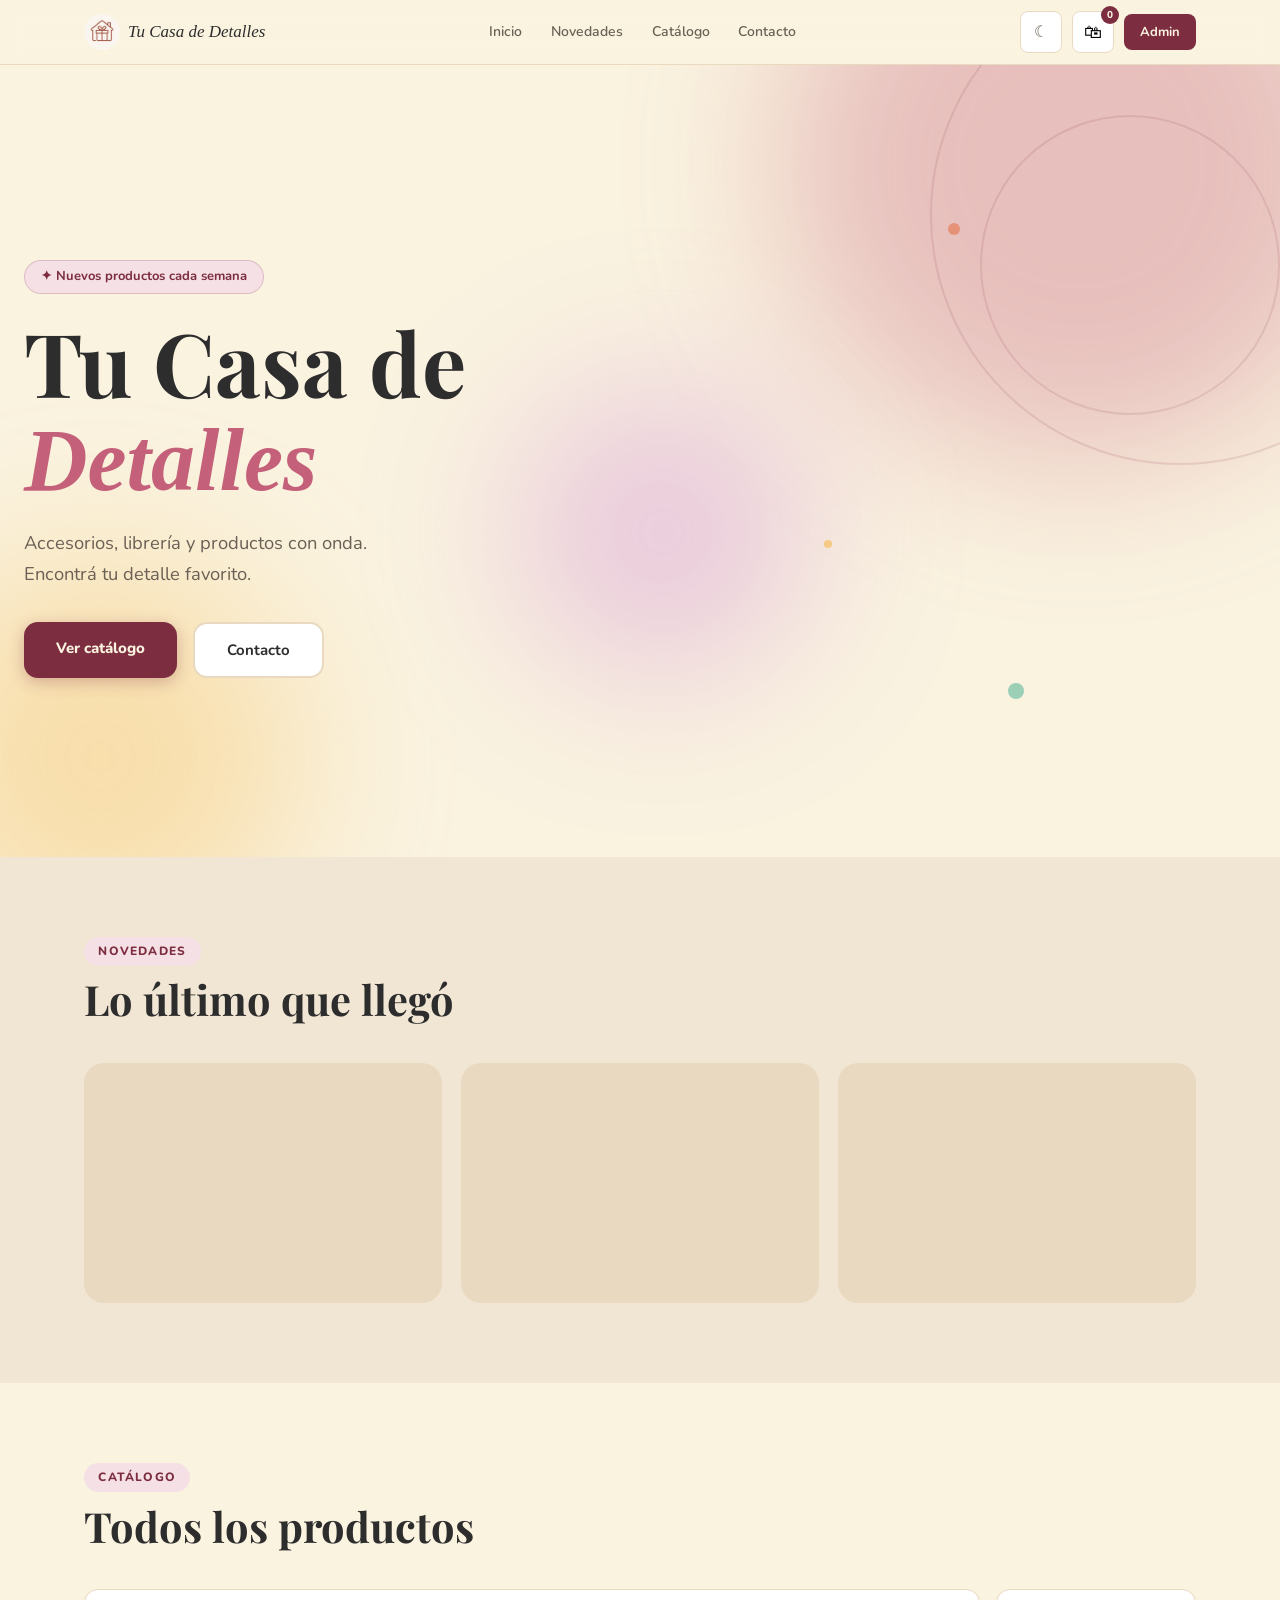
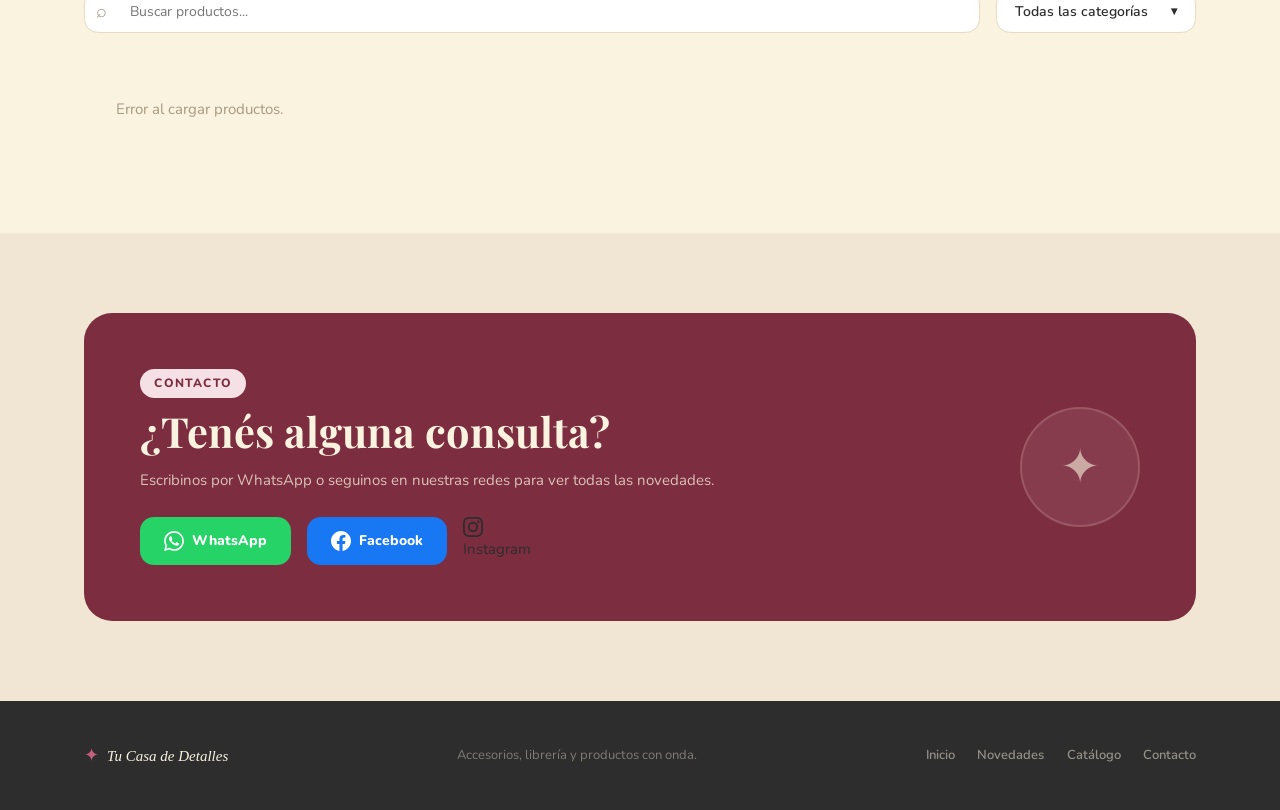
==== commit d4619299: "Update index.html" ====
--- a/index.html
+++ b/index.html
@@ -142,7 +142,7 @@
         <div class="contacto-info">
           <span class="sec-tag">Contacto</span>
           <h2 class="sec-title" style="color:var(--crema)">¿Tenés alguna consulta?</h2>
-          <p class="contacto-sub">Escribinos por WhatsApp o seguinos en Facebook para ver todas las novedades.</p>
+          <p class="contacto-sub">Escribinos por WhatsApp o seguinos en nuestras redes para ver todas las novedades.</p>
           <div class="contacto-btns">
             <a id="link-whatsapp" href="#" class="btn-whatsapp" target="_blank">
               <span class="btn-icon-svg">
@@ -160,6 +160,14 @@
               </span>
               Facebook
             </a>
+            <a id="link-instagram" href="#" class="btn-instagram" target="_blank">
+              <span class="btn-icon-svg">
+                <svg width="20" height="20" viewBox="0 0 24 24" fill="currentColor">
+                  <path d="M12 2.163c3.204 0 3.584.012 4.85.07 3.252.148 4.771 1.691 4.919 4.919.058 1.265.069 1.645.069 4.849 0 3.205-.012 3.584-.069 4.849-.149 3.225-1.664 4.771-4.919 4.919-1.266.058-1.644.07-4.85.07-3.204 0-3.584-.012-4.849-.07-3.26-.149-4.771-1.699-4.919-4.92-.058-1.265-.07-1.644-.07-4.849 0-3.204.013-3.583.07-4.849.149-3.227 1.664-4.771 4.919-4.919 1.266-.057 1.645-.069 4.849-.069zM12 0C8.741 0 8.333.014 7.053.072 2.695.272.273 2.69.073 7.052.014 8.333 0 8.741 0 12c0 3.259.014 3.668.072 4.948.2 4.358 2.618 6.78 6.98 6.98C8.333 23.986 8.741 24 12 24c3.259 0 3.668-.014 4.948-.072 4.354-.2 6.782-2.618 6.979-6.98.059-1.28.073-1.689.073-4.948 0-3.259-.014-3.667-.072-4.947-.196-4.354-2.617-6.78-6.979-6.98C15.668.014 15.259 0 12 0zm0 5.838a6.162 6.162 0 100 12.324 6.162 6.162 0 000-12.324zM12 16a4 4 0 110-8 4 4 0 010 8zm6.406-11.845a1.44 1.44 0 100 2.881 1.44 1.44 0 000-2.881z"/>
+                </svg>
+              </span>
+              Instagram
+            </a>
           </div>
         </div>
         <div class="contacto-deco">
--- a/style.css
+++ b/style.css
@@ -112,9 +112,12 @@
   text-decoration: none;
 }
 
-.header-logo-icon {
-  font-size: 22px;
-  color: var(--bordo-soft);
+.header-logo-img {
+  width: 36px;
+  height: 36px;
+  object-fit: contain;
+  border-radius: 50%;
+  flex-shrink: 0;
 }
 
 .header-logo-text {
@@ -1372,7 +1375,10 @@
    RESPONSIVE
 ═══════════════════════════════════════════════════════════ */
 @media (max-width: 768px) {
+  .header { position: fixed; top: 0; left: 0; right: 0; }
+  body { padding-top: 64px; }
   .header-nav { display: none; }
+  .btn-admin-header { display: none; }
   .btn-menu-mobile { display: flex; }
   .hero { min-height: 70vh; padding: 4rem 1.5rem 3rem; }
   .hero-deco { display: none; }
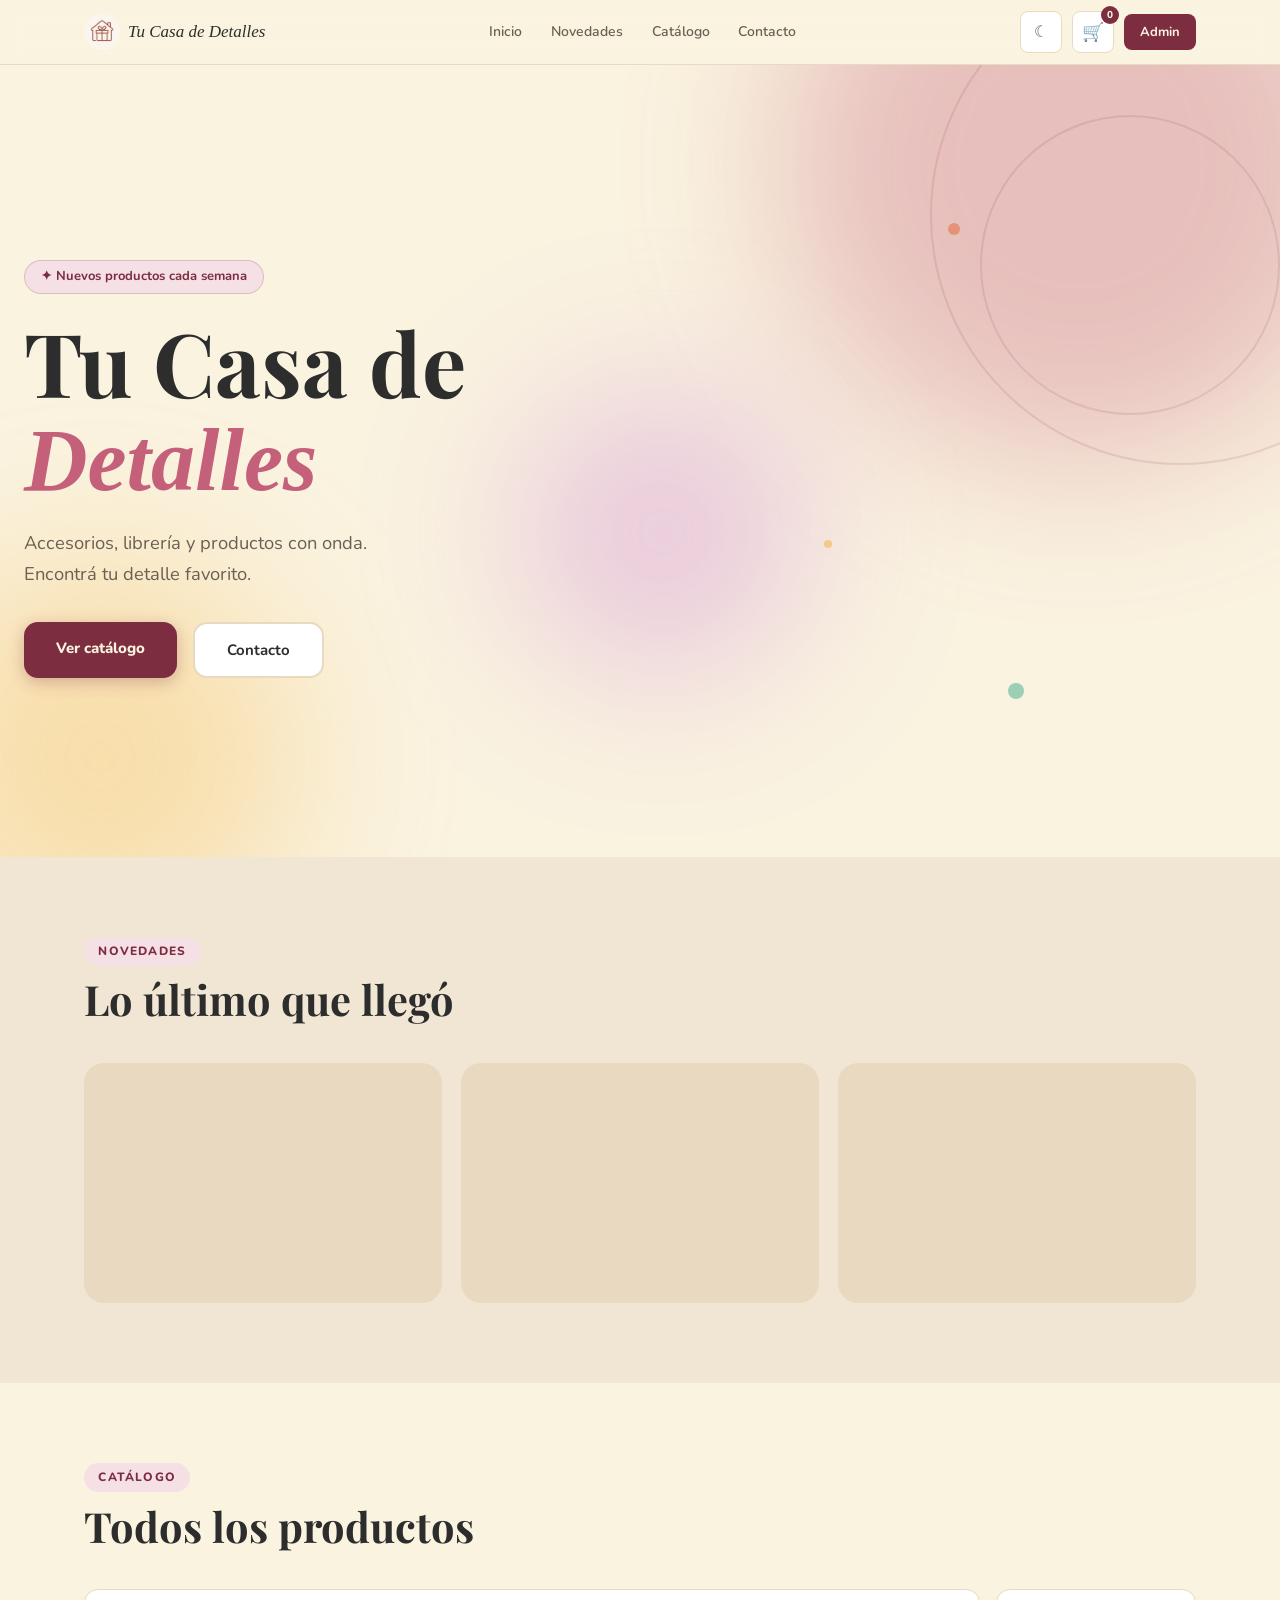
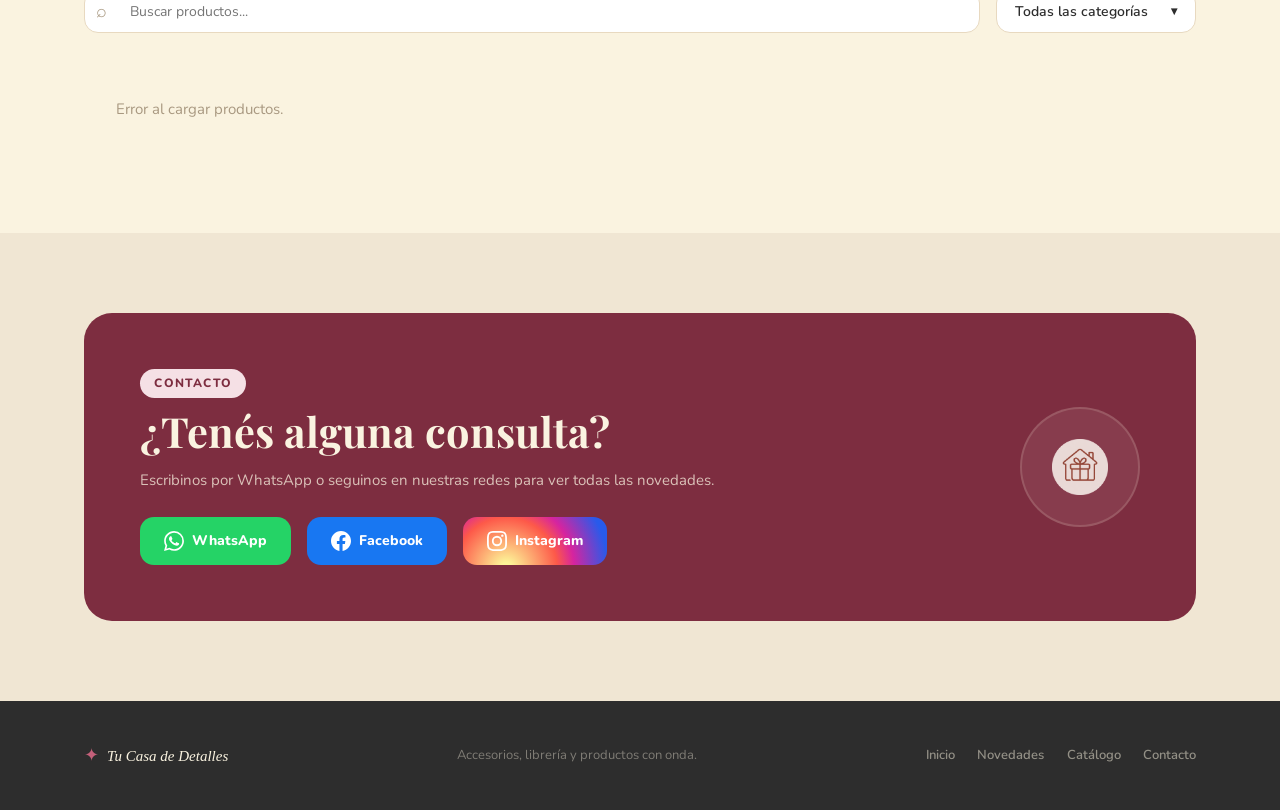
==== commit ed390ad0: "Update index.html" ====
--- a/index.html
+++ b/index.html
@@ -172,7 +172,9 @@
         </div>
         <div class="contacto-deco">
           <div class="contacto-blob"></div>
-          <span class="contacto-emoji">✦</span>
+          <div class="contacto-emoji">
+            <img src="assets/logo.png" alt="logo" style="width:56px;height:56px;object-fit:contain;opacity:0.85" />
+          </div>
         </div>
       </div>
     </div>
--- a/style.css
+++ b/style.css
@@ -141,6 +141,10 @@
   position: relative;
 }
 
+.theme-dark .header-nav a {
+  color: #C4B49A;
+}
+
 .header-nav a::after {
   content: '';
   position: absolute;
@@ -214,7 +218,7 @@
 
 .btn-admin-header {
   background: var(--bordo);
-  color: var(--crema) !important;
+  color: #FAF3E0 !important;
   border-radius: var(--radius-sm);
   padding: 0.45rem 1rem;
   font-size: 13px;
@@ -332,6 +336,12 @@
   animation: fade-up 0.6s ease both;
 }
 
+.theme-dark .hero-badge {
+  color: #E8829A;
+  background: rgba(125,45,64,0.25);
+  border-color: rgba(232,130,154,0.3);
+}
+
 .hero-title {
   font-family: var(--font-display);
   font-size: clamp(3rem, 8vw, 5.5rem);
@@ -363,7 +373,7 @@
 
 .btn-hero-primary {
   background: var(--bordo);
-  color: var(--crema);
+  color: #FAF3E0;
   border-radius: var(--radius-md);
   padding: 0.9rem 2rem;
   font-size: 15px;
@@ -387,6 +397,11 @@
   font-size: 15px;
   font-weight: 700;
   transition: border-color var(--transition), transform var(--transition);
+}
+
+.theme-dark .btn-hero-secondary {
+  color: #E8DDD0;
+  border-color: #6B6055;
 }
 
 .btn-hero-secondary:hover {
@@ -449,11 +464,21 @@
   margin-bottom: 0.6rem;
 }
 
+.theme-dark .sec-tag {
+  color: #E8829A;
+  background: rgba(232,130,154,0.15);
+  border-color: rgba(232,130,154,0.3);
+}
+
 .sec-title {
   font-family: var(--font-display);
   font-size: clamp(1.8rem, 4vw, 2.6rem);
   color: var(--text-dark);
   line-height: 1.15;
+}
+
+.theme-dark .sec-title {
+  color: #F0E6D3;
 }
 
 /* ═══════════════════════════════════════════════════════════
@@ -742,6 +767,10 @@
   color: var(--bordo);
 }
 
+.theme-dark .prod-card-precio {
+  color: #E8829A;
+}
+
 .btn-add-card {
   background: var(--bordo);
   color: var(--crema);
@@ -857,6 +886,80 @@
   height: 100%;
   object-fit: cover;
   border-radius: var(--radius-xl) var(--radius-xl) 0 0;
+}
+
+/* ── Carrusel de fotos ──────────────────────────────────── */
+.modal-carrusel {
+  position: relative;
+  width: 100%;
+  height: 320px;
+  background: var(--crema-deep);
+  border-radius: var(--radius-xl) var(--radius-xl) 0 0;
+  overflow: hidden;
+}
+
+.carrusel-track { width: 100%; height: 100%; }
+
+.carrusel-slide {
+  display: none;
+  width: 100%;
+  height: 100%;
+}
+
+.carrusel-slide.active { display: block; }
+
+.carrusel-slide img {
+  width: 100%;
+  height: 100%;
+  object-fit: cover;
+}
+
+.carrusel-btn {
+  position: absolute;
+  top: 50%;
+  transform: translateY(-50%);
+  background: rgba(0,0,0,0.35);
+  border: none;
+  color: #fff;
+  font-size: 26px;
+  width: 40px;
+  height: 40px;
+  border-radius: 50%;
+  display: flex;
+  align-items: center;
+  justify-content: center;
+  cursor: pointer;
+  transition: background 0.2s;
+  z-index: 5;
+  line-height: 1;
+}
+
+.carrusel-btn:hover { background: rgba(0,0,0,0.6); }
+.carrusel-prev { left: 10px; }
+.carrusel-next { right: 10px; }
+
+.carrusel-dots {
+  position: absolute;
+  bottom: 10px;
+  left: 50%;
+  transform: translateX(-50%);
+  display: flex;
+  gap: 6px;
+  z-index: 5;
+}
+
+.carrusel-dot {
+  width: 7px;
+  height: 7px;
+  border-radius: 50%;
+  background: rgba(255,255,255,0.5);
+  cursor: pointer;
+  transition: background 0.2s, transform 0.2s;
+}
+
+.carrusel-dot.active {
+  background: #fff;
+  transform: scale(1.25);
 }
 
 .modal-prod-body {
@@ -1229,6 +1332,14 @@
   line-height: 1.6;
 }
 
+.theme-dark .contacto-card .sec-title {
+  color: #FAF3E0 !important;
+}
+
+.theme-dark .contacto-sub {
+  color: rgba(250,243,224,0.85);
+}
+
 .contacto-btns {
   display: flex;
   gap: 1rem;
@@ -1264,6 +1375,21 @@
 }
 
 .btn-facebook:hover { background: #1465d8; transform: translateY(-2px); }
+
+.btn-instagram {
+  background: radial-gradient(circle at 30% 107%, #fdf497 0%, #fdf497 5%, #fd5949 45%, #d6249f 60%, #285AEB 90%);
+  color: #fff;
+  border-radius: var(--radius-md);
+  padding: 0.8rem 1.5rem;
+  font-size: 14px;
+  font-weight: 800;
+  display: flex;
+  align-items: center;
+  gap: 8px;
+  transition: opacity var(--transition), transform var(--transition);
+}
+
+.btn-instagram:hover { opacity: 0.88; transform: translateY(-2px); }
 
 .btn-icon-svg { display: flex; align-items: center; flex-shrink: 0; }
 
@@ -1375,7 +1501,7 @@
    RESPONSIVE
 ═══════════════════════════════════════════════════════════ */
 @media (max-width: 768px) {
-  .header { position: fixed; top: 0; left: 0; right: 0; }
+  .header { position: sticky; top: 0; }
   body { padding-top: 64px; }
   .header-nav { display: none; }
   .btn-admin-header { display: none; }
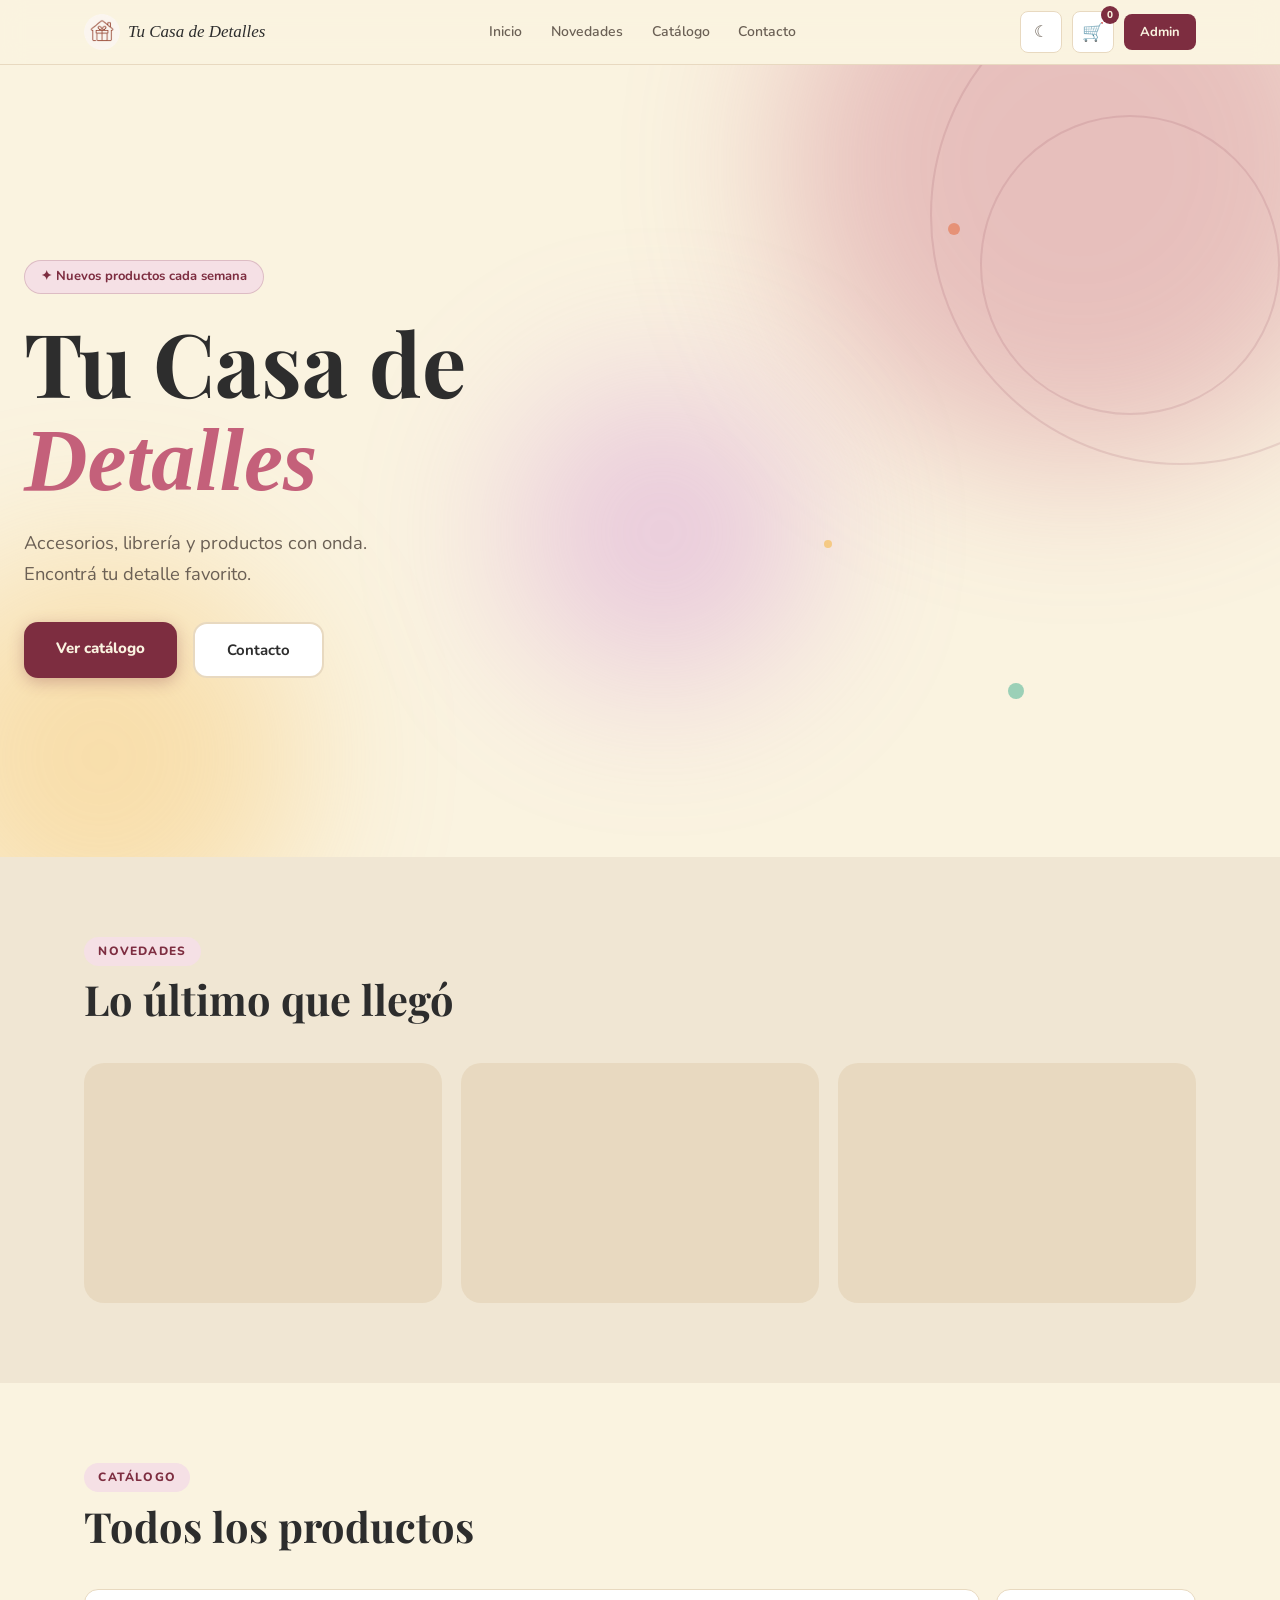
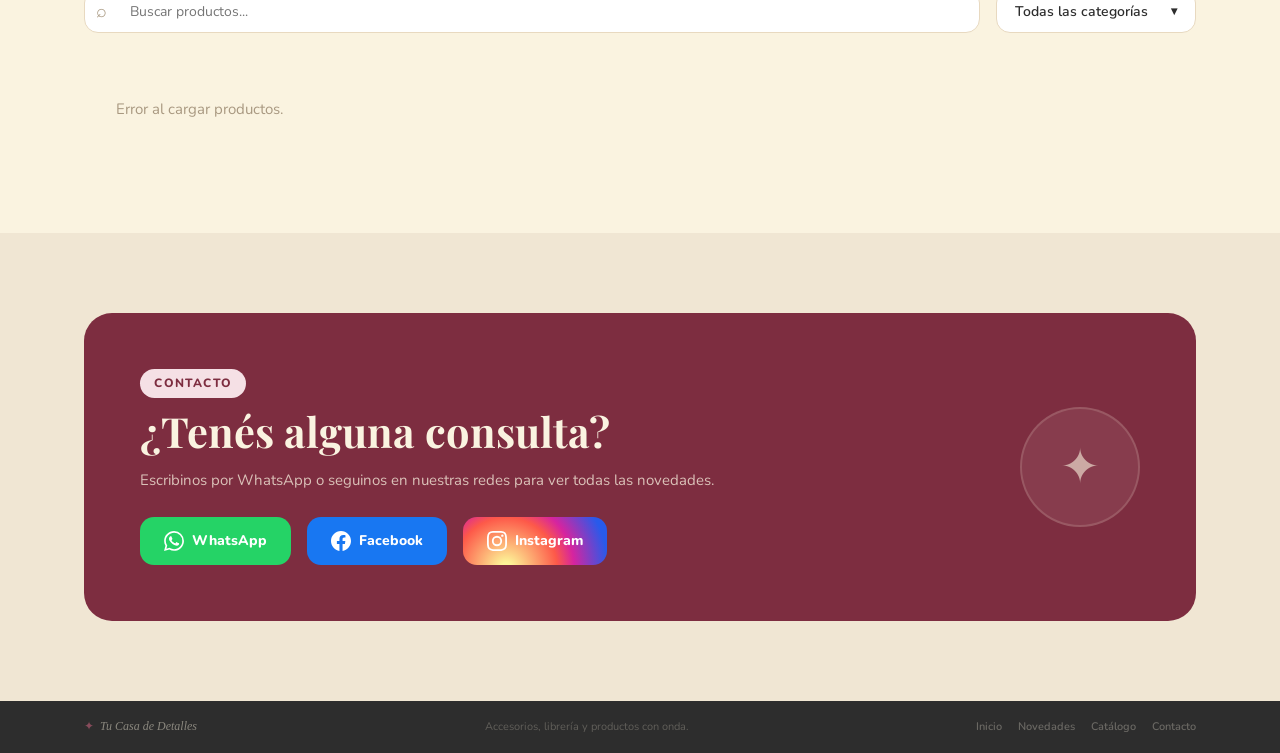
==== commit a7073703: "Update index.html" ====
--- a/index.html
+++ b/index.html
@@ -172,9 +172,7 @@
         </div>
         <div class="contacto-deco">
           <div class="contacto-blob"></div>
-          <div class="contacto-emoji">
-            <img src="assets/logo.png" alt="logo" style="width:56px;height:56px;object-fit:contain;opacity:0.85" />
-          </div>
+          <span class="contacto-emoji">✦</span>
         </div>
       </div>
     </div>
--- a/style.css
+++ b/style.css
@@ -1423,7 +1423,7 @@
 ═══════════════════════════════════════════════════════════ */
 .footer {
   background: var(--text-dark);
-  padding: 2.5rem 0;
+  padding: 1rem 0;
 }
 
 .footer-inner {
@@ -1431,39 +1431,39 @@
   align-items: center;
   justify-content: space-between;
   flex-wrap: wrap;
-  gap: 1rem;
+  gap: 0.6rem;
 }
 
 .footer-logo {
   display: flex;
   align-items: center;
-  gap: 8px;
-}
-
-.footer-logo-icon { font-size: 18px; color: var(--bordo-soft); }
+  gap: 6px;
+}
+
+.footer-logo-icon { font-size: 12px; color: var(--bordo-soft); opacity: 0.6; }
 
 .footer-logo-text {
   font-family: var(--font-display);
-  font-size: 15px;
-  color: var(--crema);
+  font-size: 12px;
+  color: rgba(250,243,224,0.45);
   font-style: italic;
 }
 
 .footer-copy {
-  font-size: 13px;
-  color: rgba(250,243,224,0.4);
+  font-size: 11px;
+  color: rgba(250,243,224,0.25);
 }
 
 .footer-links {
   display: flex;
-  gap: 1.4rem;
+  gap: 1rem;
   flex-wrap: wrap;
 }
 
 .footer-links a {
-  font-size: 13px;
+  font-size: 11px;
   font-weight: 600;
-  color: rgba(250,243,224,0.5);
+  color: rgba(250,243,224,0.3);
   transition: color var(--transition);
 }
 
